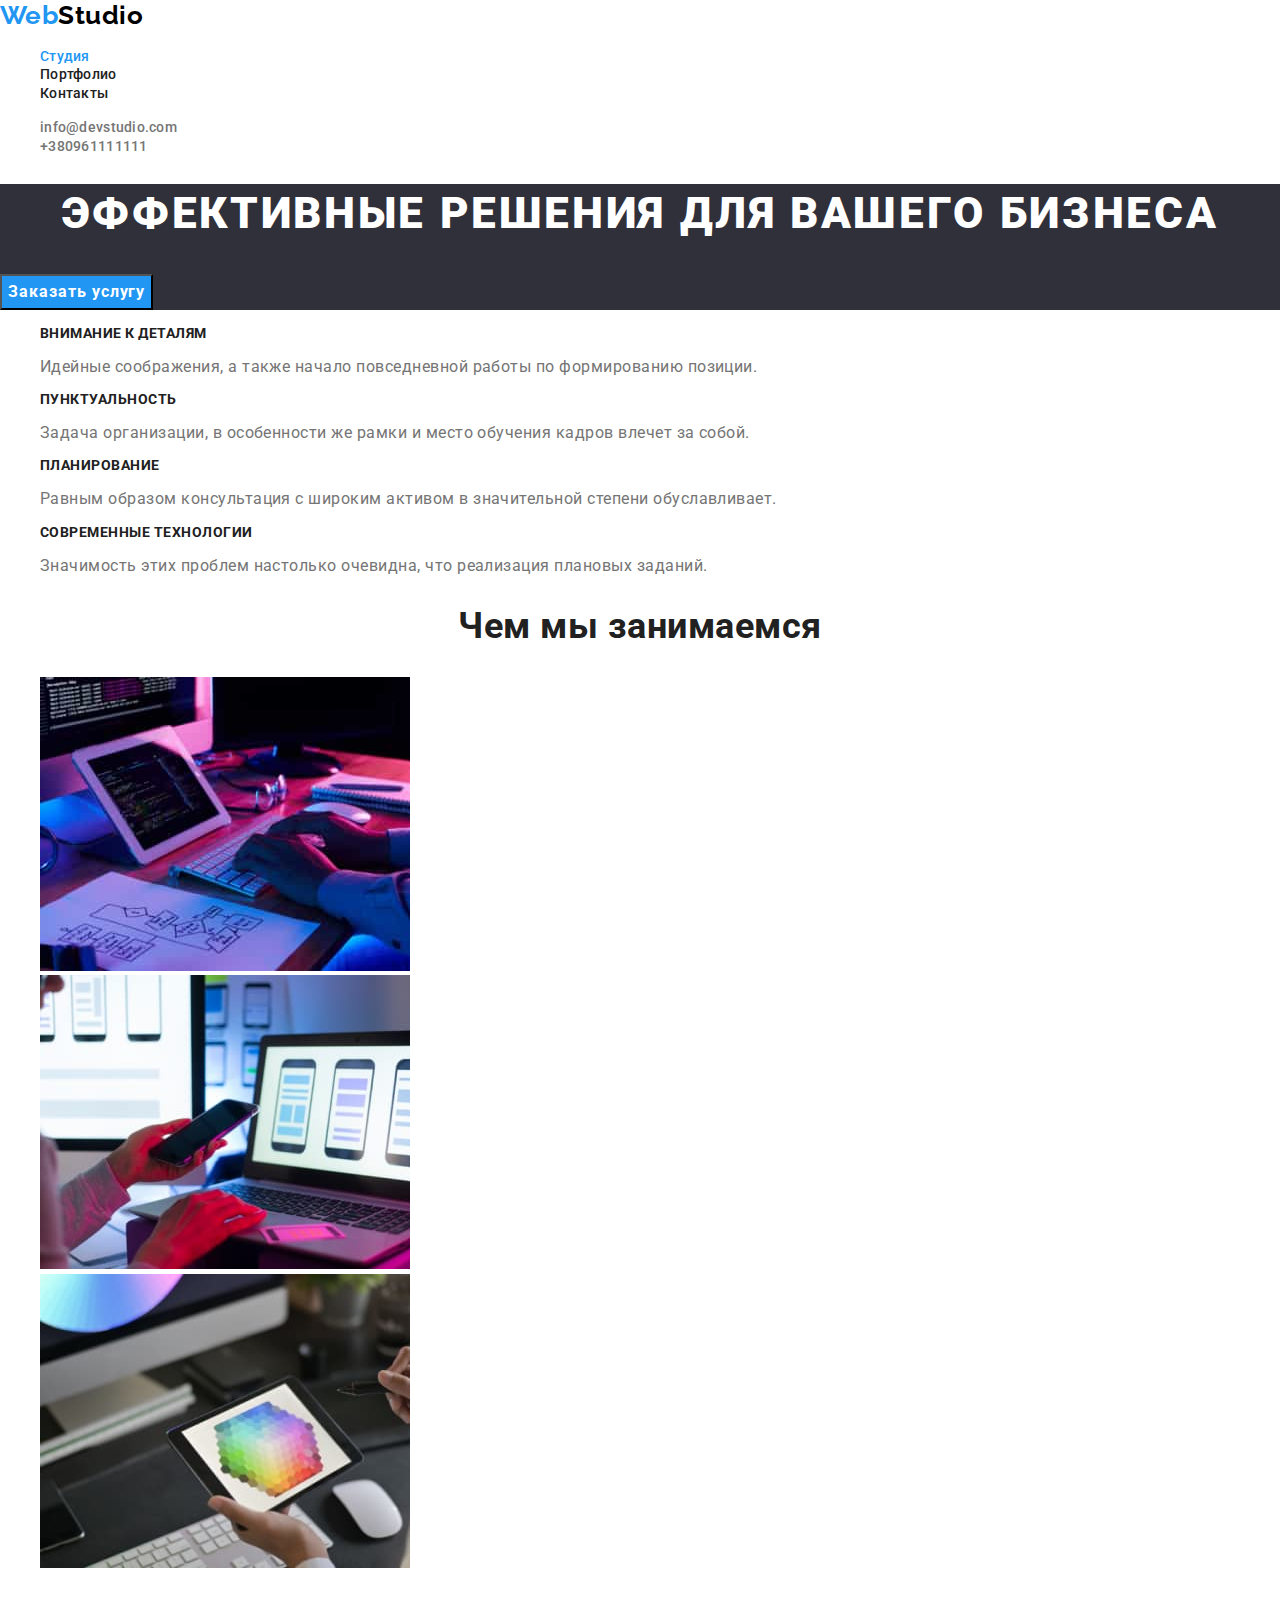
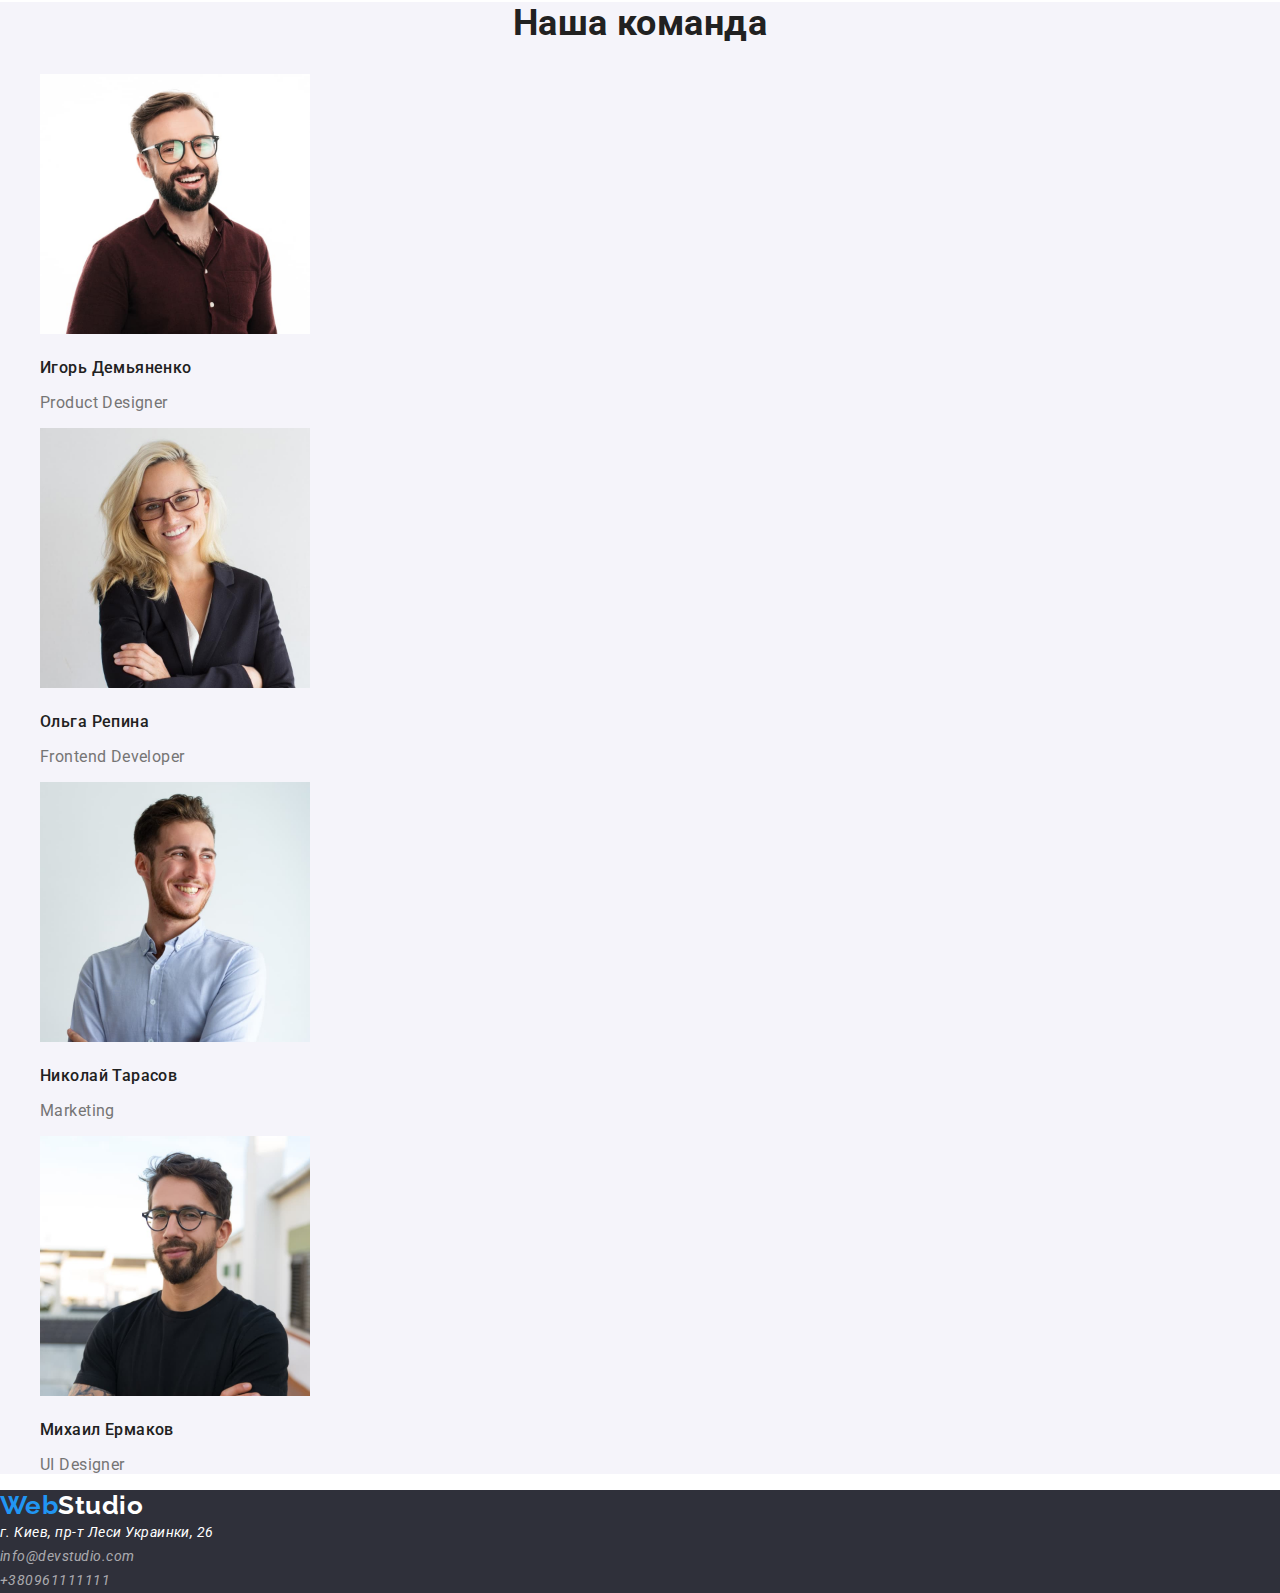
==== index.html @ 270583de "start" ====
<!DOCTYPE html>
<html lang="ru">
    <head>
        <meta charset="UTF-8">
        <meta http-equiv="X-UA-Compatible" content="IE=edge">
        <meta name="viewport" content="width=device-width, initial-scale=1.0">
        <title>WebStudio</title>
        <link rel="preconnect" href="https://fonts.googleapis.com">
        <link rel="preconnect" href="https://fonts.gstatic.com" crossorigin>
        <link href="https://fonts.googleapis.com/css2?family=Raleway:wght@700&family=Roboto:wght@400;500;700;900&display=swap"
              rel="stylesheet">
        <link rel="stylesheet" href="https://cdnjs.cloudflare.com/ajax/libs/modern-normalize/1.1.0/modern-normalize.min.css">      
        <link rel="stylesheet" href="./css/styles.css">
    </head>
        <!-- Page header -->
        <header>
            <nav>
                <!-- Лого -->
                <a class="logo" href="./index.html" lang="en">Web<span class="header-logo">Studio</span>
                </a>
                <ul class="site_nav">
                    <li><a href="./index.html" class="link current">Студия</a></li>
                    <li><a href="./portfolio.html" class="link">Портфолио</a></li>
                    <li><a href="" class="link">Контакты</a></li>
                </ul>
            </nav>
            <ul>
                <li><a class="link-contact" href="mailto:info@devstudio.com">info@devstudio.com</a></li>
                <li><a class="link-contact" href="tel:+380961111111">+380961111111</a></li>
            </ul>
        </header>
        <!-- main -->
        <main>
            <!-- hero -->
                <section class="hero">
                    <h1 class="hero_title">Эффективные решения для вашего бизнеса</h1>
                    <button class="button" type="button">Заказать услугу</button>
                </section>
            <!-- second section -->
            <section class="section">
                <!-- <h2 class="section_title">Скрытый заголовок</h2> -->
                <ul>
                    <li>
                        <h3 class="section_title">Внимание к деталям</h3>
                        <p>Идейные соображения, а также начало повседневной работы по формированию позиции.</p>
                        </li>
                    <li>
                        <h3 class="section_title">Пунктуальность</h3>
                        <p>Задача организации, в особенности же рамки и место обучения кадров влечет за собой.</p>
                    </li>
                    <li>
                        <h3 class="section_title">Планирование</h3>
                        <p>Равным образом консультация с широким активом в значительной степени обуславливает.</p>
                    </li>
                    <li>
                        <h3 class="section_title">Современные технологии</h3>
                        <p>Значимость этих проблем настолько очевидна, что реализация плановых заданий.</p>
                    </li>
                </ul>
            </section>
            <!-- Чем мы занимаемся -->
            <section class="section">
                <h2 class="section_title_class">Чем мы занимаемся</h2>
                <ul>
                    <li><img src="./images/box1.jpg" alt="Набор текста на планшете" width="370" height="294" /></li>
                    <li><img src="./images/box2.jpg" alt="Рзработка приложения на телефоне" width="370" height="294" /></li>
                    <li><img src="./images/box3.jpg" alt="Дизайн" width="370" height="294" /></li>
                </ul>
            </section>
            <!-- Наша команда -->
            <section class="section-team">
                <h2 class="section_title_class">Наша команда</h2>
                    <ul>
                        <li>
                            <img src="./images/Photo1.jpg" alt="Фото Игорь Демьяненко" width="270" />
                            <h3 class="our_teams_title" >Игорь Демьяненко</h3>
                            <p class="text">Product Designer</p>
                        </li>
                        <li>
                            <img src="./images/Photo2.jpg" alt="Фото Ольга Репина" width="270" />
                            <h3 class="our_teams_title" >Ольга Репина</h3>
                            <p class="text">Frontend Developer</p>
                        </li>
                        <li>
                            <img src="./images/Photo3.jpg" alt="Фото Николай Тарасов" width="270" />
                            <h3 class="our_teams_title" >Николай Тарасов</h3>
                            <p class="text">Marketing</p>
                        </li>
                        <li>
                            <img src="./images/Photo4.jpg" alt="Фото Михаил Ермаков" width="270" />
                            <h3 class="our_teams_title" >Михаил Ермаков</h3>
                            <p class="text">UI Designer</p>
                        </li>
                    </ul>
            </section>
        </main>
        <footer class="footer">
            <a class="logo" href="./index.html" lang="en">Web<span class="footer-logo">Studio</span>
            </a>
            <address class="footer-address">
                г. Киев, пр-т Леси Украинки, 26 <br />
                <a href="mailto:info@devstudio.com">info@devstudio.com</a><br />
                <a href="tel:+380961111111">+380961111111</a>
            </address>
        </footer>
</html>
---- css/styles.css ----
/* цвет основного текста #757575 */
/* цвет заголовков на темном фоне + logo  #FFFFFF */
/* цвет большинства заголовков #212121 */
/* ховер + Web + bgr кнопок  */

:root {
    --primary-text-color:#757575 ;
    --title: #212121;
    --accent-color:#2196F3;
    --contrast-color: #FFFFFF;
}
body {
    background-color: var(--contrast-color);
    color: var(--primary-text-color);
    font-family: 'Roboto', sans-serif;
    letter-spacing: 0.03em;
}
a{
    text-decoration: none;
}
ul{
    list-style: none;
}
/* Лолотип */
.logo {
    color: var(--accent-color);
    text-decoration: none;
    font-family: 'Raleway', sans-serif;
    font-weight: 700;
    font-size: 26px;
    line-height: 1.19;
}
.header-logo {
    color: #000000;
    text-decoration: none;
}
/* навигация */
.site_nav .link {
    font-family: 'Roboto';
    font-weight: 500;
    font-size: 14px;
    line-height: 1.14;
    letter-spacing: 0.02em;
    color: var(--title);
    text-decoration: none;
}
.site_nav .link.current {
    color: var(--accent-color);
}
.link-contact {
    font-weight: 500;
    font-size: 14px;
    line-height: 1.14;
    letter-spacing: 0.02em;
    color: var(--primary-text-color);
    text-decoration: none;
}
.site_nav .link:hover,
.site_nav .link:focus,
.link-contact:hover,
.link-contact:focus {
    color: var(--accent-color);
}

/* секции заголовки */
.section_title{
    color: var(--title);
    text-decoration: none;
    font-weight: 700;
    font-size: 14px;
    line-height: 1.14;
    text-transform: uppercase;
}
.section_title_class {
    color: var(--title);
    font-weight: 700;
    font-size: 36px;
    line-height: 1.17;
    text-align: center;
}

.section-team{
    font-size: 14px;
    line-height: 1.71;
    letter-spacing: 0.03em;
    background-color: #F5F4FA;
    color: var(--title);
}
.our_teams_title{
    color: var(--title);
    font-weight: 500;
    font-size: 16px;
    line-height: 1.19;
}
.section-team .text {
    font-size: 16px;
    line-height: 1.19;
    color: var(--primary-text-color);
}
/* Hero */
.hero{
    background-color: #2F303A;
}
.hero_title{
    font-weight: 900;
    font-size: 44px;
    line-height: 1.36;
    text-align: center;
    letter-spacing: 0.06em;
    text-transform: uppercase;
    background-color: #2F303A;
    color: #ffffff;
}

    /* button */
.button{
    color: var(--contrast-color);
    background-color: var(--accent-color);
    cursor: pointer;
    font-weight: 700;
    font-size: 16px;
    line-height: 1.88;
    align-items: center;
    text-align: center;
    letter-spacing: 0.06em;
    display: flex;
}    
/* footer */
.footer{
    background-color: #2F303A;
}
.footer-logo{
    color: var(--contrast-color);
}
.footer-address{
    color: var(--contrast-color);
    font-size: 14px;
    line-height: 1.71;
}
.footer-address > a{
    color: rgba(255, 255, 255, 0.6);
    text-decoration: none;
}
.footer-address>a:hover,
.footer-address>a:focus {
    color: var(--accent-color);
}
/* Portfolio */
.portfolio .portfolio-title {
    font-weight: 700;
    font-size: 18px;
    line-height: 2;
    letter-spacing: 0.06em;
    color: var(--title);
}
.portfolio > p{
    font-size: 16px;
    line-height: 1.88;
    color: var(--primary-text-color);
}
.portfolio-button{
    color: var(--title);
    cursor: pointer;
    font-weight: 500;
    font-size: 16px;
    line-height: 1.63;
    text-align: center;
}
.portfolio-button:hover,
.portfolio-button:focus {
    background-color: var(--accent-color);
}
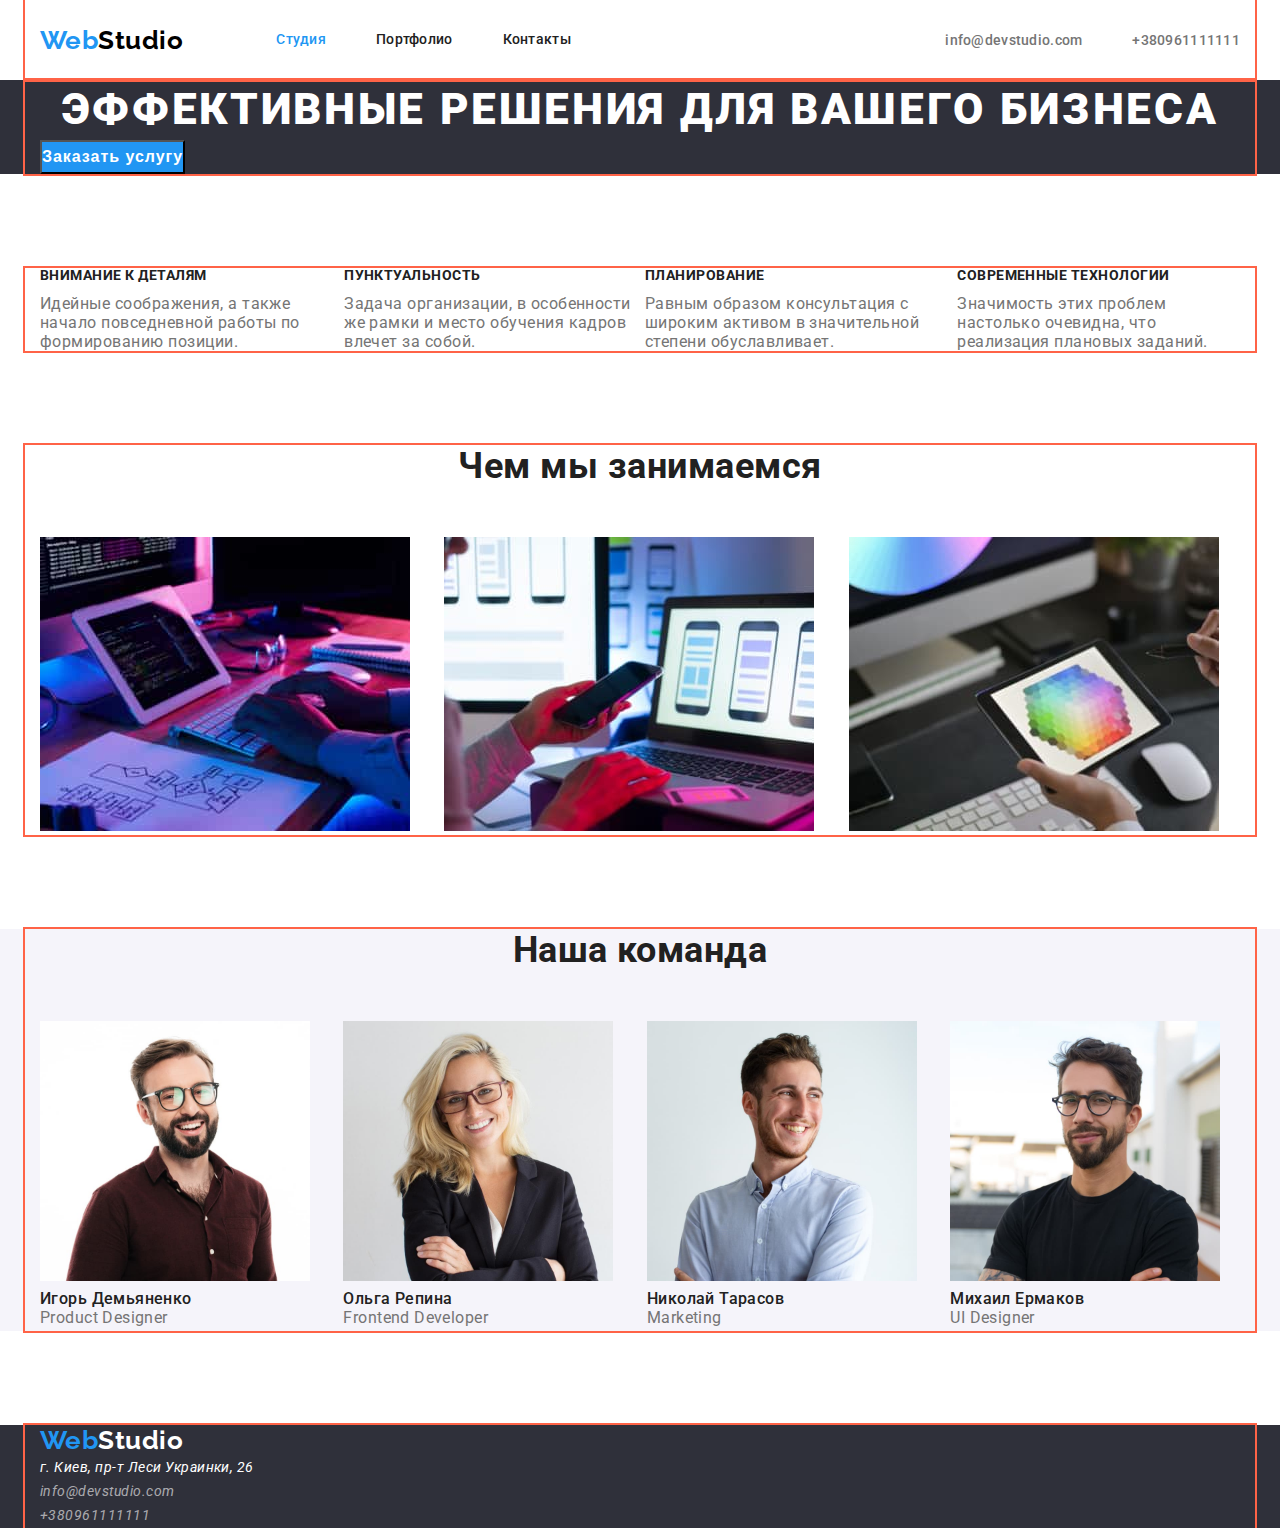
==== commit 258456cf: "геометрия элементов" ====
--- a/index.html
+++ b/index.html
@@ -9,98 +9,107 @@
         <link rel="preconnect" href="https://fonts.gstatic.com" crossorigin>
         <link href="https://fonts.googleapis.com/css2?family=Raleway:wght@700&family=Roboto:wght@400;500;700;900&display=swap"
               rel="stylesheet">
-        <link rel="stylesheet" href="https://cdnjs.cloudflare.com/ajax/libs/modern-normalize/1.1.0/modern-normalize.min.css">      
         <link rel="stylesheet" href="./css/styles.css">
     </head>
         <!-- Page header -->
         <header>
-            <nav>
+            <nav class="container main-nav">
                 <!-- Лого -->
                 <a class="logo" href="./index.html" lang="en">Web<span class="header-logo">Studio</span>
                 </a>
                 <ul class="site_nav">
-                    <li><a href="./index.html" class="link current">Студия</a></li>
-                    <li><a href="./portfolio.html" class="link">Портфолио</a></li>
-                    <li><a href="" class="link">Контакты</a></li>
+                    <li class="nav-item"><a href="./index.html" class="link current">Студия</a></li>
+                    <li class="nav-item"><a href="./portfolio.html" class="link">Портфолио</a></li>
+                    <li class="nav-item"><a href="" class="link">Контакты</a></li>
+                </ul>
+                <ul class="site_nav cont">
+                    <li class="nav-item"><a class="link-contact" href="mailto:info@devstudio.com">info@devstudio.com</a></li>
+                    <li class="nav-item"><a class="link-contact" href="tel:+380961111111">+380961111111</a></li>
                 </ul>
             </nav>
-            <ul>
-                <li><a class="link-contact" href="mailto:info@devstudio.com">info@devstudio.com</a></li>
-                <li><a class="link-contact" href="tel:+380961111111">+380961111111</a></li>
-            </ul>
         </header>
         <!-- main -->
         <main>
             <!-- hero -->
                 <section class="hero">
-                    <h1 class="hero_title">Эффективные решения для вашего бизнеса</h1>
-                    <button class="button" type="button">Заказать услугу</button>
+                    <div class="container">
+                        <h1 class="hero_title">Эффективные решения для вашего бизнеса</h1>
+                        <button class="button" type="button">Заказать услугу</button>
+                    </div>
                 </section>
             <!-- second section -->
             <section class="section">
-                <!-- <h2 class="section_title">Скрытый заголовок</h2> -->
-                <ul>
-                    <li>
-                        <h3 class="section_title">Внимание к деталям</h3>
-                        <p>Идейные соображения, а также начало повседневной работы по формированию позиции.</p>
+                <div class="container">
+                    <!-- <h2 class="section_title">Скрытый заголовок</h2> -->
+                    <ul class="feature-list">
+                        <li>
+                            <h3 class="section_title">Внимание к деталям</h3>
+                            <p>Идейные соображения, а также начало повседневной работы по формированию позиции.</p>
+                            </li>
+                        <li>
+                            <h3 class="section_title">Пунктуальность</h3>
+                            <p>Задача организации, в особенности же рамки и место обучения кадров влечет за собой.</p>
                         </li>
-                    <li>
-                        <h3 class="section_title">Пунктуальность</h3>
-                        <p>Задача организации, в особенности же рамки и место обучения кадров влечет за собой.</p>
-                    </li>
-                    <li>
-                        <h3 class="section_title">Планирование</h3>
-                        <p>Равным образом консультация с широким активом в значительной степени обуславливает.</p>
-                    </li>
-                    <li>
-                        <h3 class="section_title">Современные технологии</h3>
-                        <p>Значимость этих проблем настолько очевидна, что реализация плановых заданий.</p>
-                    </li>
-                </ul>
+                        <li>
+                            <h3 class="section_title">Планирование</h3>
+                            <p>Равным образом консультация с широким активом в значительной степени обуславливает.</p>
+                        </li>
+                        <li>
+                            <h3 class="section_title">Современные технологии</h3>
+                            <p>Значимость этих проблем настолько очевидна, что реализация плановых заданий.</p>
+                        </li>
+                    </ul>
+                </div>
             </section>
             <!-- Чем мы занимаемся -->
             <section class="section">
-                <h2 class="section_title_class">Чем мы занимаемся</h2>
-                <ul>
-                    <li><img src="./images/box1.jpg" alt="Набор текста на планшете" width="370" height="294" /></li>
-                    <li><img src="./images/box2.jpg" alt="Рзработка приложения на телефоне" width="370" height="294" /></li>
-                    <li><img src="./images/box3.jpg" alt="Дизайн" width="370" height="294" /></li>
-                </ul>
+                <div class="container">
+                    <h2 class="section_title_class">Чем мы занимаемся</h2>
+                    <ul>
+                        <li class="image"><img src="./images/box1.jpg" alt="Набор текста на планшете" width="370" height="294" /></li>
+                        <li class="image"><img src="./images/box2.jpg" alt="Рзработка приложения на телефоне" width="370" height="294" /></li>
+                        <li class="image"><img src="./images/box3.jpg" alt="Дизайн" width="370" height="294" /></li>
+                    </ul>
+                </div>
             </section>
             <!-- Наша команда -->
             <section class="section-team">
-                <h2 class="section_title_class">Наша команда</h2>
-                    <ul>
-                        <li>
-                            <img src="./images/Photo1.jpg" alt="Фото Игорь Демьяненко" width="270" />
-                            <h3 class="our_teams_title" >Игорь Демьяненко</h3>
-                            <p class="text">Product Designer</p>
-                        </li>
-                        <li>
-                            <img src="./images/Photo2.jpg" alt="Фото Ольга Репина" width="270" />
-                            <h3 class="our_teams_title" >Ольга Репина</h3>
-                            <p class="text">Frontend Developer</p>
-                        </li>
-                        <li>
-                            <img src="./images/Photo3.jpg" alt="Фото Николай Тарасов" width="270" />
-                            <h3 class="our_teams_title" >Николай Тарасов</h3>
-                            <p class="text">Marketing</p>
-                        </li>
-                        <li>
-                            <img src="./images/Photo4.jpg" alt="Фото Михаил Ермаков" width="270" />
-                            <h3 class="our_teams_title" >Михаил Ермаков</h3>
-                            <p class="text">UI Designer</p>
-                        </li>
-                    </ul>
+                <div class="container">
+                    <h2 class="section_title_class">Наша команда</h2>
+                        <ul class="team-bottom">
+                            <li class="image">
+                                <img src="./images/Photo1.jpg" alt="Фото Игорь Демьяненко" width="270" />
+                                <h3 class="our_teams_title" >Игорь Демьяненко</h3>
+                                <p class="text">Product Designer</p>
+                            </li>
+                            <li class="image">
+                                <img src="./images/Photo2.jpg" alt="Фото Ольга Репина" width="270" />
+                                <h3 class="our_teams_title" >Ольга Репина</h3>
+                                <p class="text">Frontend Developer</p>
+                            </li>
+                            <li class="image">
+                                <img src="./images/Photo3.jpg" alt="Фото Николай Тарасов" width="270" />
+                                <h3 class="our_teams_title" >Николай Тарасов</h3>
+                                <p class="text">Marketing</p>
+                            </li>
+                            <li class="image">
+                                <img src="./images/Photo4.jpg" alt="Фото Михаил Ермаков" width="270" />
+                                <h3 class="our_teams_title" >Михаил Ермаков</h3>
+                                <p class="text">UI Designer</p>
+                            </li>
+                        </ul>
+                </div>
             </section>
         </main>
         <footer class="footer">
-            <a class="logo" href="./index.html" lang="en">Web<span class="footer-logo">Studio</span>
-            </a>
-            <address class="footer-address">
-                г. Киев, пр-т Леси Украинки, 26 <br />
-                <a href="mailto:info@devstudio.com">info@devstudio.com</a><br />
-                <a href="tel:+380961111111">+380961111111</a>
-            </address>
+            <div class="container">    
+                <a class="logo" href="./index.html" lang="en">Web<span class="footer-logo">Studio</span>
+                </a>
+                <address class="footer-address">
+                    г. Киев, пр-т Леси Украинки, 26 <br />
+                    <a href="mailto:info@devstudio.com">info@devstudio.com</a><br />
+                    <a href="tel:+380961111111">+380961111111</a>
+                </address>
+            </div>
         </footer>
 </html>--- a/css/styles.css
+++ b/css/styles.css
@@ -21,6 +21,22 @@
 ul{
     list-style: none;
 }
+
+/* utilitis */
+*{
+    padding: 0px;
+    margin: 0px;
+}
+.container {
+    margin-left: auto;
+    margin-right: auto;
+    width: 1200px;
+    padding-left: 15px;
+    padding-right: 15px;
+    outline: 2px solid tomato;
+}
+
+
 /* Лолотип */
 .logo {
     color: var(--accent-color);
@@ -35,7 +51,26 @@
     text-decoration: none;
 }
 /* навигация */
+.main-nav{
+    display: flex;
+    align-items: center;
+}
+.site_nav{
+    display: flex;
+    margin-left: 93px;
+}
+.nav-item+ .nav-item{
+    margin-left: 50px;
+}
+.cont{
+    margin-left: auto;
+}
+
 .site_nav .link {
+    display: block;
+    padding-top: 32px;
+    padding-bottom: 32px;
+    
     font-family: 'Roboto';
     font-weight: 500;
     font-size: 14px;
@@ -48,6 +83,9 @@
     color: var(--accent-color);
 }
 .link-contact {
+    padding-top: 32px;
+    padding-bottom: 32px;
+
     font-weight: 500;
     font-size: 14px;
     line-height: 1.14;
@@ -63,7 +101,14 @@
 }
 
 /* секции заголовки */
+.section{
+    margin-top: 94px;
+}
 .section_title{
+    margin-bottom: 10px;
+
+    font-family: 'Roboto';
+    font-style: normal;
     color: var(--title);
     text-decoration: none;
     font-weight: 700;
@@ -72,6 +117,10 @@
     text-transform: uppercase;
 }
 .section_title_class {
+    margin-bottom: 50px;
+
+    font-family: 'Roboto';
+    font-style: normal;
     color: var(--title);
     font-weight: 700;
     font-size: 36px;
@@ -80,6 +129,8 @@
 }
 
 .section-team{
+    margin-top: 94px;
+
     font-size: 14px;
     line-height: 1.71;
     letter-spacing: 0.03em;
@@ -112,7 +163,7 @@
     color: #ffffff;
 }
 
-    /* button */
+/* button */
 .button{
     color: var(--contrast-color);
     background-color: var(--accent-color);
@@ -120,11 +171,24 @@
     font-weight: 700;
     font-size: 16px;
     line-height: 1.88;
-    align-items: center;
-    text-align: center;
     letter-spacing: 0.06em;
+}    
+/* feature-list */
+.feature-list{
     display: flex;
-}    
+    justify-content: center;
+}
+
+/* image */
+.image{
+    display: inline-block;
+}
+.image+ .image{
+    margin-left: 30px;
+}
+.team-bottom{
+    margin-bottom: 94px;
+}
 /* footer */
 .footer{
     background-color: #2F303A;
@@ -145,6 +209,12 @@
 .footer-address>a:focus {
     color: var(--accent-color);
 }
+
+
+
+
+
+
 /* Portfolio */
 .portfolio .portfolio-title {
     font-weight: 700;
@@ -200,3 +270,6 @@
 
 
 
+
+
+
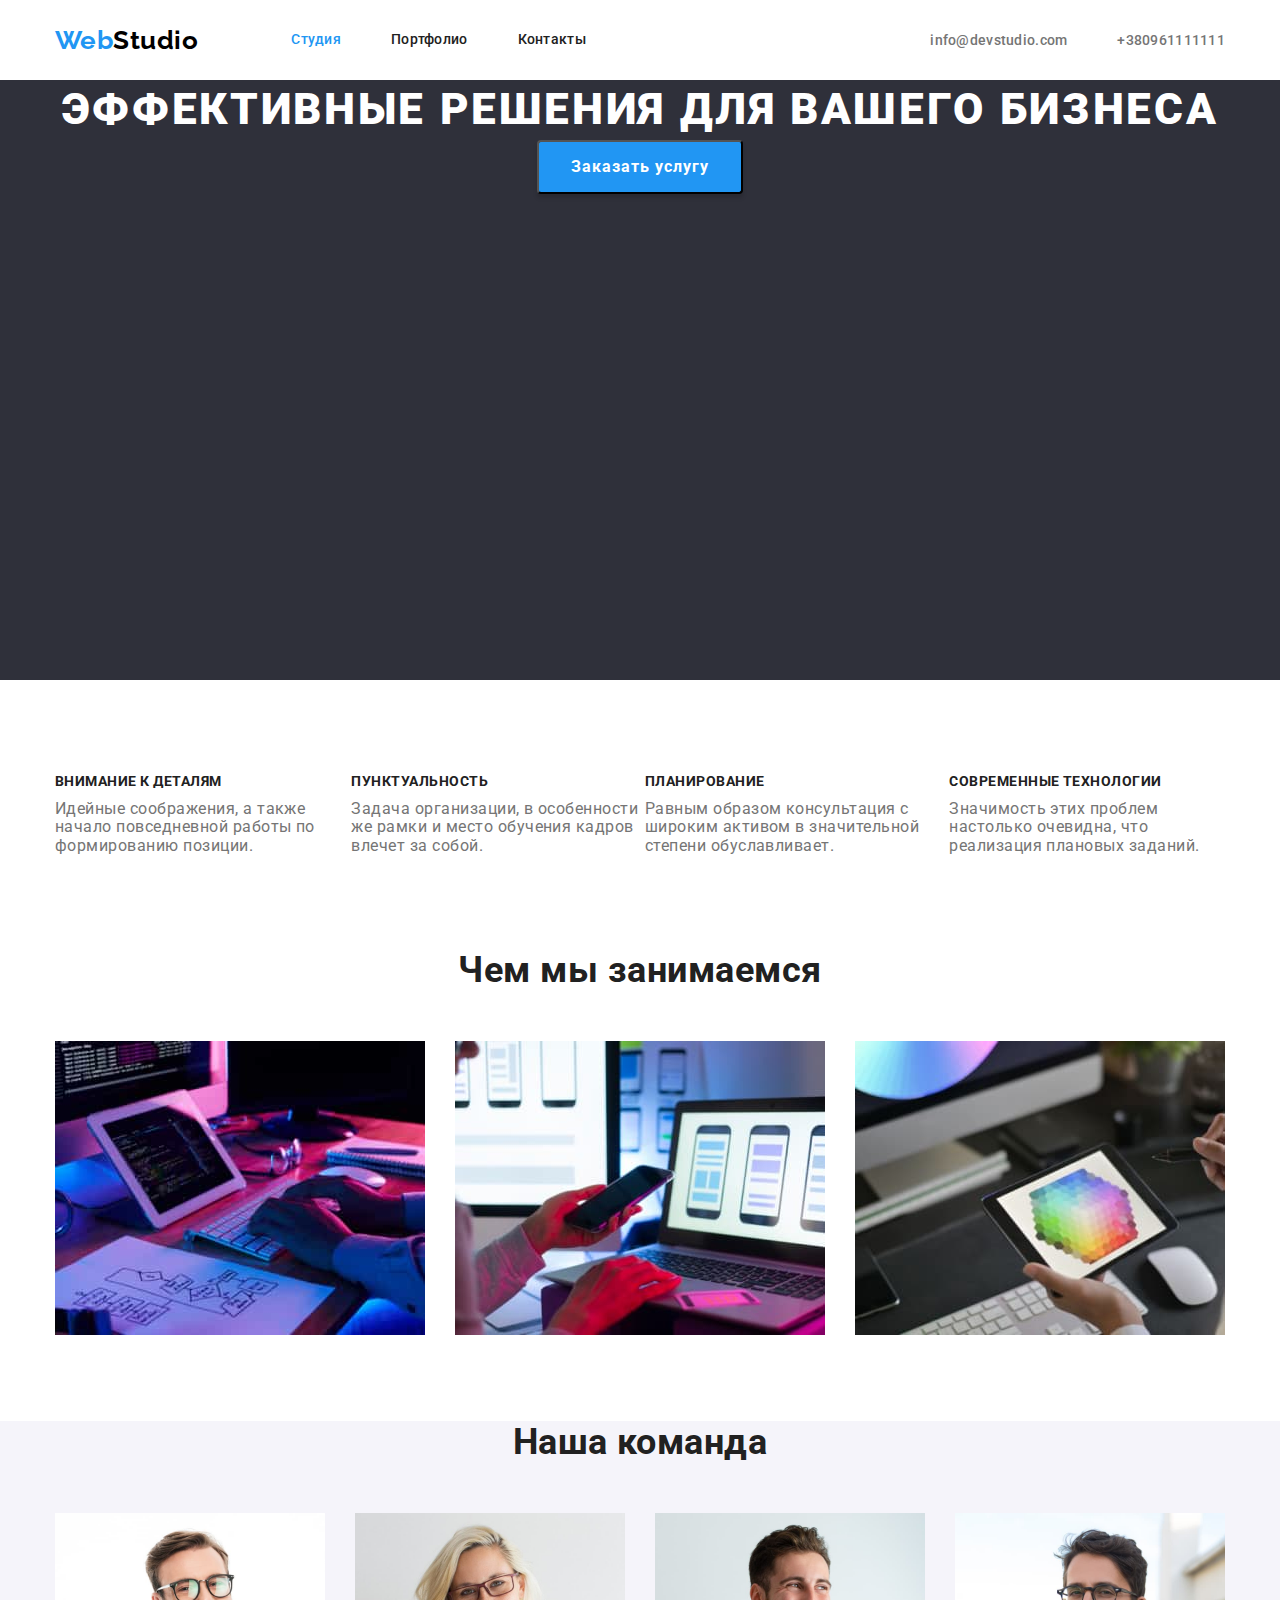
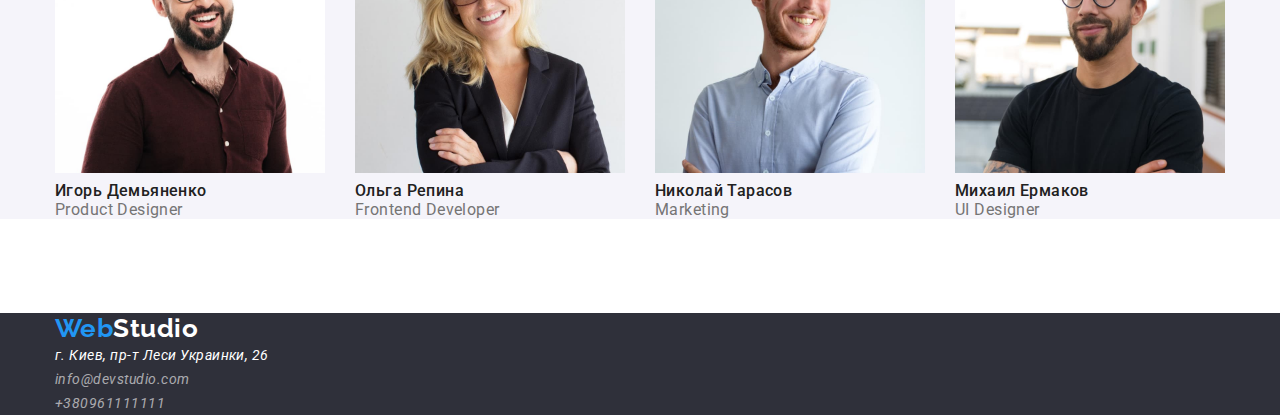
==== commit d6e28e24: "геометрия оформления 2" ====
--- a/index.html
+++ b/index.html
@@ -9,6 +9,7 @@
         <link rel="preconnect" href="https://fonts.gstatic.com" crossorigin>
         <link href="https://fonts.googleapis.com/css2?family=Raleway:wght@700&family=Roboto:wght@400;500;700;900&display=swap"
               rel="stylesheet">
+        <link rel="stylesheet" href="https://cdnjs.cloudflare.com/ajax/libs/modern-normalize/0.6.0/modern-normalize.min.css" />
         <link rel="stylesheet" href="./css/styles.css">
     </head>
         <!-- Page header -->
@@ -32,7 +33,7 @@
         <main>
             <!-- hero -->
                 <section class="hero">
-                    <div class="container">
+                    <div class="container-hero">
                         <h1 class="hero_title">Эффективные решения для вашего бизнеса</h1>
                         <button class="button" type="button">Заказать услугу</button>
                     </div>
@@ -65,7 +66,7 @@
             <section class="section">
                 <div class="container">
                     <h2 class="section_title_class">Чем мы занимаемся</h2>
-                    <ul>
+                    <ul class="images">
                         <li class="image"><img src="./images/box1.jpg" alt="Набор текста на планшете" width="370" height="294" /></li>
                         <li class="image"><img src="./images/box2.jpg" alt="Рзработка приложения на телефоне" width="370" height="294" /></li>
                         <li class="image"><img src="./images/box3.jpg" alt="Дизайн" width="370" height="294" /></li>
--- a/css/styles.css
+++ b/css/styles.css
@@ -33,7 +33,7 @@
     width: 1200px;
     padding-left: 15px;
     padding-right: 15px;
-    outline: 2px solid tomato;
+    /* outline: 2px solid tomato; */
 }
 
 
@@ -71,7 +71,6 @@
     padding-top: 32px;
     padding-bottom: 32px;
     
-    font-family: 'Roboto';
     font-weight: 500;
     font-size: 14px;
     line-height: 1.14;
@@ -107,7 +106,6 @@
 .section_title{
     margin-bottom: 10px;
 
-    font-family: 'Roboto';
     font-style: normal;
     color: var(--title);
     text-decoration: none;
@@ -119,7 +117,6 @@
 .section_title_class {
     margin-bottom: 50px;
 
-    font-family: 'Roboto';
     font-style: normal;
     color: var(--title);
     font-weight: 700;
@@ -129,8 +126,8 @@
 }
 
 .section-team{
-    margin-top: 94px;
-
+    margin-top: 81px;
+    margin-bottom: 94px;
     font-size: 14px;
     line-height: 1.71;
     letter-spacing: 0.03em;
@@ -151,8 +148,11 @@
 /* Hero */
 .hero{
     background-color: #2F303A;
-}
+    height: 600px;
+}
+
 .hero_title{
+    
     font-weight: 900;
     font-size: 44px;
     line-height: 1.36;
@@ -165,6 +165,14 @@
 
 /* button */
 .button{
+    display: inherit;
+    margin-left: auto;
+    margin-right: auto;
+    padding: 10px 32px;
+
+    box-shadow: 0px 4px 4px rgba(0, 0, 0, 0.15);
+    border-radius: 4px;
+
     color: var(--contrast-color);
     background-color: var(--accent-color);
     cursor: pointer;
@@ -172,6 +180,7 @@
     font-size: 16px;
     line-height: 1.88;
     letter-spacing: 0.06em;
+    
 }    
 /* feature-list */
 .feature-list{
@@ -180,6 +189,9 @@
 }
 
 /* image */
+.images{
+    display: flex;
+}
 .image{
     display: inline-block;
 }
@@ -187,8 +199,10 @@
     margin-left: 30px;
 }
 .team-bottom{
+    display: flex;
     margin-bottom: 94px;
 }
+
 /* footer */
 .footer{
     background-color: #2F303A;
@@ -228,6 +242,9 @@
     line-height: 1.88;
     color: var(--primary-text-color);
 }
+.portfolio-button+.portfolio-button{
+    margin-left: 8px;
+}
 .portfolio-button{
     color: var(--title);
     cursor: pointer;
@@ -241,35 +258,39 @@
     background-color: var(--accent-color);
 }
 
-
-
-
-
-
-
-
-
-
-
-
-
-
-
-
-
-
-
-
-
-
-
-
-
-
-
-
-
-
-
-
-
+.filter{
+    display: flex;
+    justify-content: center;
+}
+
+
+
+
+
+
+
+
+
+
+
+
+
+
+
+
+
+
+
+
+
+
+
+
+
+
+
+
+
+
+
+
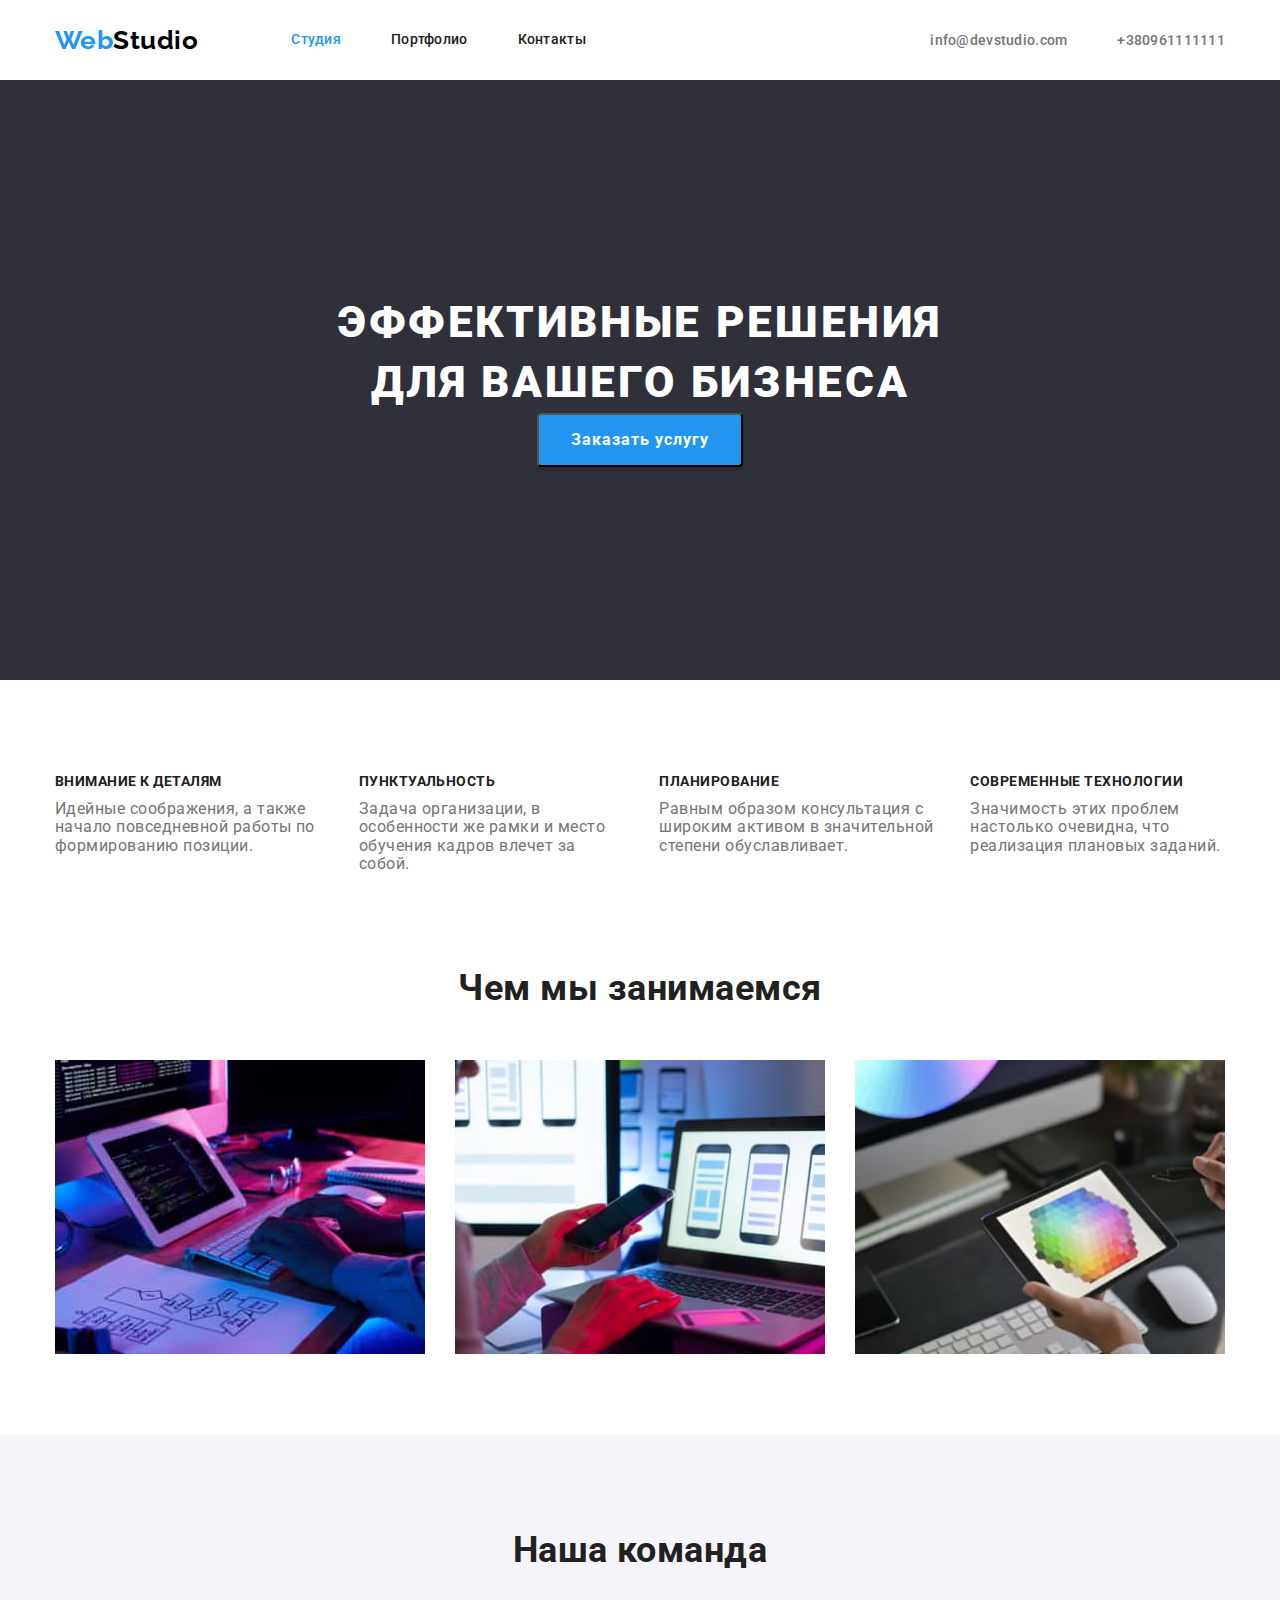
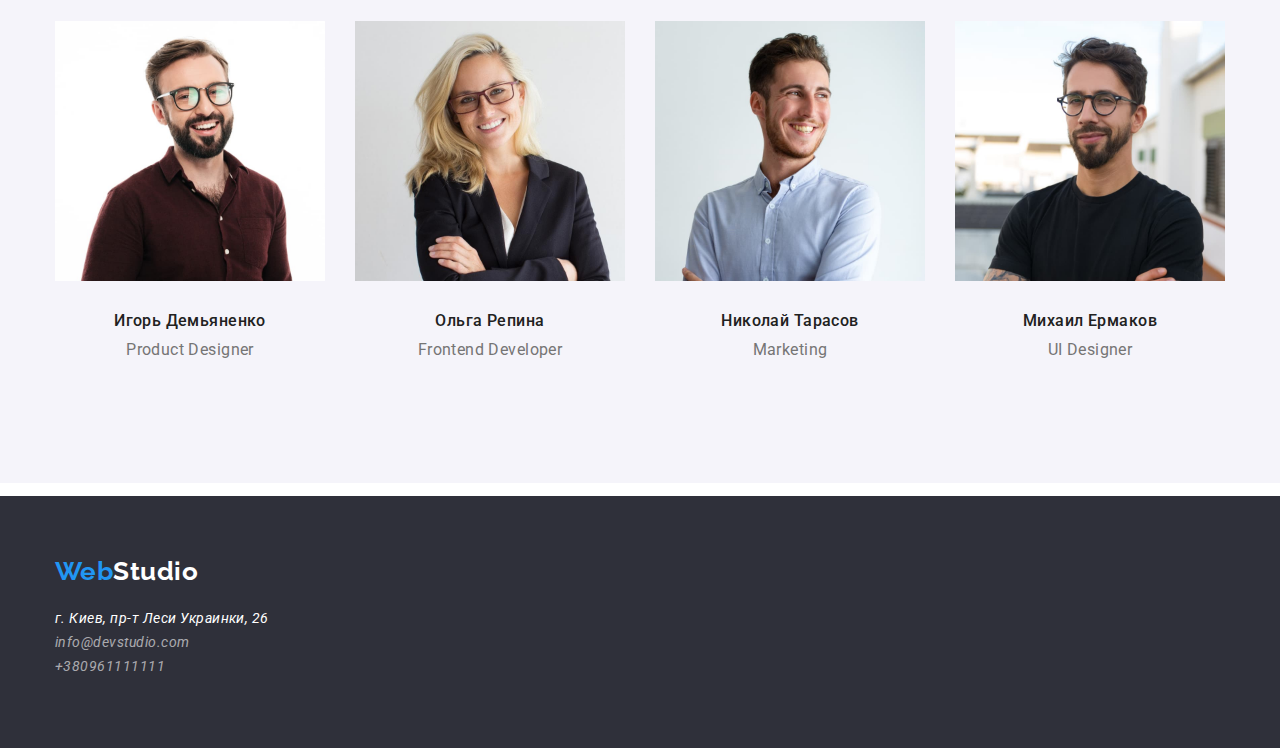
==== commit d449e45f: "finished" ====
--- a/index.html
+++ b/index.html
@@ -33,7 +33,7 @@
         <main>
             <!-- hero -->
                 <section class="hero">
-                    <div class="container-hero">
+                    <div class="container main">
                         <h1 class="hero_title">Эффективные решения для вашего бизнеса</h1>
                         <button class="button" type="button">Заказать услугу</button>
                     </div>
@@ -43,22 +43,22 @@
                 <div class="container">
                     <!-- <h2 class="section_title">Скрытый заголовок</h2> -->
                     <ul class="feature-list">
-                        <li>
+                        <li class="features">
                             <h3 class="section_title">Внимание к деталям</h3>
                             <p>Идейные соображения, а также начало повседневной работы по формированию позиции.</p>
                             </li>
-                        <li>
+                        <li class="features">
                             <h3 class="section_title">Пунктуальность</h3>
                             <p>Задача организации, в особенности же рамки и место обучения кадров влечет за собой.</p>
-                        </li>
-                        <li>
+                            </li>
+                        <li class="features">
                             <h3 class="section_title">Планирование</h3>
                             <p>Равным образом консультация с широким активом в значительной степени обуславливает.</p>
-                        </li>
-                        <li>
+                            </li>
+                        <li class="features">
                             <h3 class="section_title">Современные технологии</h3>
                             <p>Значимость этих проблем настолько очевидна, что реализация плановых заданий.</p>
-                        </li>
+                            </li>
                     </ul>
                 </div>
             </section>
@@ -67,34 +67,34 @@
                 <div class="container">
                     <h2 class="section_title_class">Чем мы занимаемся</h2>
                     <ul class="images">
-                        <li class="image"><img src="./images/box1.jpg" alt="Набор текста на планшете" width="370" height="294" /></li>
-                        <li class="image"><img src="./images/box2.jpg" alt="Рзработка приложения на телефоне" width="370" height="294" /></li>
-                        <li class="image"><img src="./images/box3.jpg" alt="Дизайн" width="370" height="294" /></li>
+                        <li class="image"><img class="no-gap" src="./images/box1.jpg" alt="Набор текста на планшете" width="370" height="294" /></li>
+                        <li class="image"><img class="no-gap" src="./images/box2.jpg" alt="Рзработка приложения на телефоне" width="370" height="294" /></li>
+                        <li class="image"><img class="no-gap" src="./images/box3.jpg" alt="Дизайн" width="370" height="294" /></li>
                     </ul>
                 </div>
             </section>
             <!-- Наша команда -->
             <section class="section-team">
                 <div class="container">
-                    <h2 class="section_title_class">Наша команда</h2>
+                    <h2 class="section_title_class our">Наша команда</h2>
                         <ul class="team-bottom">
                             <li class="image">
-                                <img src="./images/Photo1.jpg" alt="Фото Игорь Демьяненко" width="270" />
+                                <img class="no-gap" src="./images/Photo1.jpg" alt="Фото Игорь Демьяненко" width="270" />
                                 <h3 class="our_teams_title" >Игорь Демьяненко</h3>
                                 <p class="text">Product Designer</p>
                             </li>
                             <li class="image">
-                                <img src="./images/Photo2.jpg" alt="Фото Ольга Репина" width="270" />
+                                <img class="no-gap" src="./images/Photo2.jpg" alt="Фото Ольга Репина" width="270" />
                                 <h3 class="our_teams_title" >Ольга Репина</h3>
                                 <p class="text">Frontend Developer</p>
                             </li>
                             <li class="image">
-                                <img src="./images/Photo3.jpg" alt="Фото Николай Тарасов" width="270" />
+                                <img class="no-gap" src="./images/Photo3.jpg" alt="Фото Николай Тарасов" width="270" />
                                 <h3 class="our_teams_title" >Николай Тарасов</h3>
                                 <p class="text">Marketing</p>
                             </li>
                             <li class="image">
-                                <img src="./images/Photo4.jpg" alt="Фото Михаил Ермаков" width="270" />
+                                <img class="no-gap" src="./images/Photo4.jpg" alt="Фото Михаил Ермаков" width="270" />
                                 <h3 class="our_teams_title" >Михаил Ермаков</h3>
                                 <p class="text">UI Designer</p>
                             </li>
@@ -104,7 +104,7 @@
         </main>
         <footer class="footer">
             <div class="container">    
-                <a class="logo" href="./index.html" lang="en">Web<span class="footer-logo">Studio</span>
+                <a class="logo foot" href="./index.html" lang="en">Web<span class="footer-logo">Studio</span>
                 </a>
                 <address class="footer-address">
                     г. Киев, пр-т Леси Украинки, 26 <br />
--- a/css/styles.css
+++ b/css/styles.css
@@ -35,7 +35,9 @@
     padding-right: 15px;
     /* outline: 2px solid tomato; */
 }
-
+.our{
+    padding-top: 94px;
+}
 
 /* Лолотип */
 .logo {
@@ -114,6 +116,9 @@
     line-height: 1.14;
     text-transform: uppercase;
 }
+.features+ .features{
+    margin-left: 30px;
+}
 .section_title_class {
     margin-bottom: 50px;
 
@@ -127,7 +132,7 @@
 
 .section-team{
     margin-top: 81px;
-    margin-bottom: 94px;
+    margin-bottom: 13px;
     font-size: 14px;
     line-height: 1.71;
     letter-spacing: 0.03em;
@@ -135,23 +140,39 @@
     color: var(--title);
 }
 .our_teams_title{
+    margin-top: 30px;
+    margin-bottom: 10px;
+
     color: var(--title);
     font-weight: 500;
+
     font-size: 16px;
     line-height: 1.19;
 }
 .section-team .text {
+    padding-bottom: 30px;
+
     font-size: 16px;
     line-height: 1.19;
     color: var(--primary-text-color);
 }
+/* .status{
+    margin-bottom: 30px;
+} */
 /* Hero */
 .hero{
     background-color: #2F303A;
     height: 600px;
 }
-
+.main{
+    display: flex;
+    flex-direction: column;
+    justify-content: center;
+    align-items: center;
+    height: 100%;
+    }
 .hero_title{
+    width: 696px;
     
     font-weight: 900;
     font-size: 44px;
@@ -165,7 +186,7 @@
 
 /* button */
 .button{
-    display: inherit;
+    display: block;
     margin-left: auto;
     margin-right: auto;
     padding: 10px 32px;
@@ -192,33 +213,46 @@
 .images{
     display: flex;
 }
-.image{
-    display: inline-block;
+.no-gap{
+    display: block;
 }
 .image+ .image{
     margin-left: 30px;
 }
+.image{
+    text-align: center;
+}
 .team-bottom{
     display: flex;
-    margin-bottom: 94px;
+    padding-bottom: 94px;
 }
 
 /* footer */
 .footer{
+    height: 252px;
     background-color: #2F303A;
 }
 .footer-logo{
     color: var(--contrast-color);
 }
+.foot{
+    display: inline-block;
+    margin-top: 60px;
+    margin-bottom: 20px;
+}
 .footer-address{
     color: var(--contrast-color);
     font-size: 14px;
     line-height: 1.71;
 }
 .footer-address > a{
+    padding-top: 9px;
+    padding-bottom: 60px;
     color: rgba(255, 255, 255, 0.6);
     text-decoration: none;
 }
+
+
 .footer-address>a:hover,
 .footer-address>a:focus {
     color: var(--accent-color);
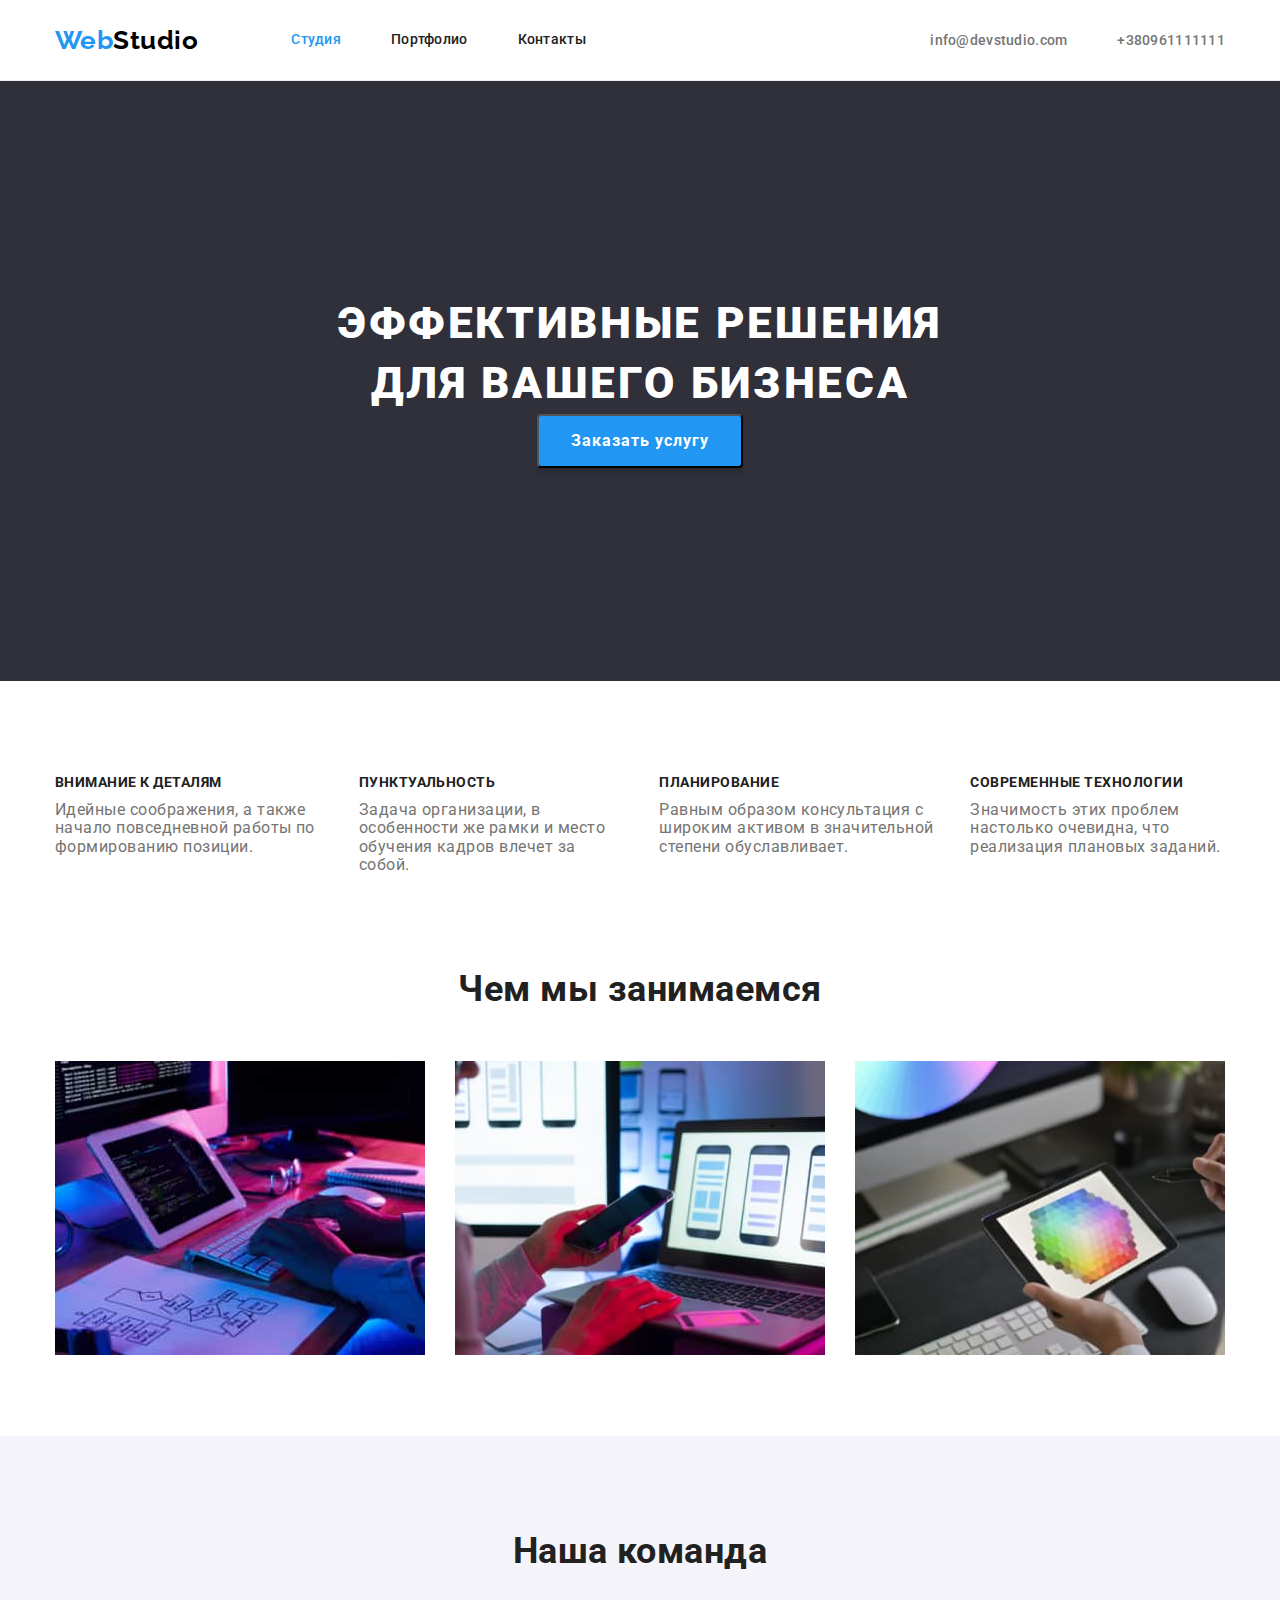
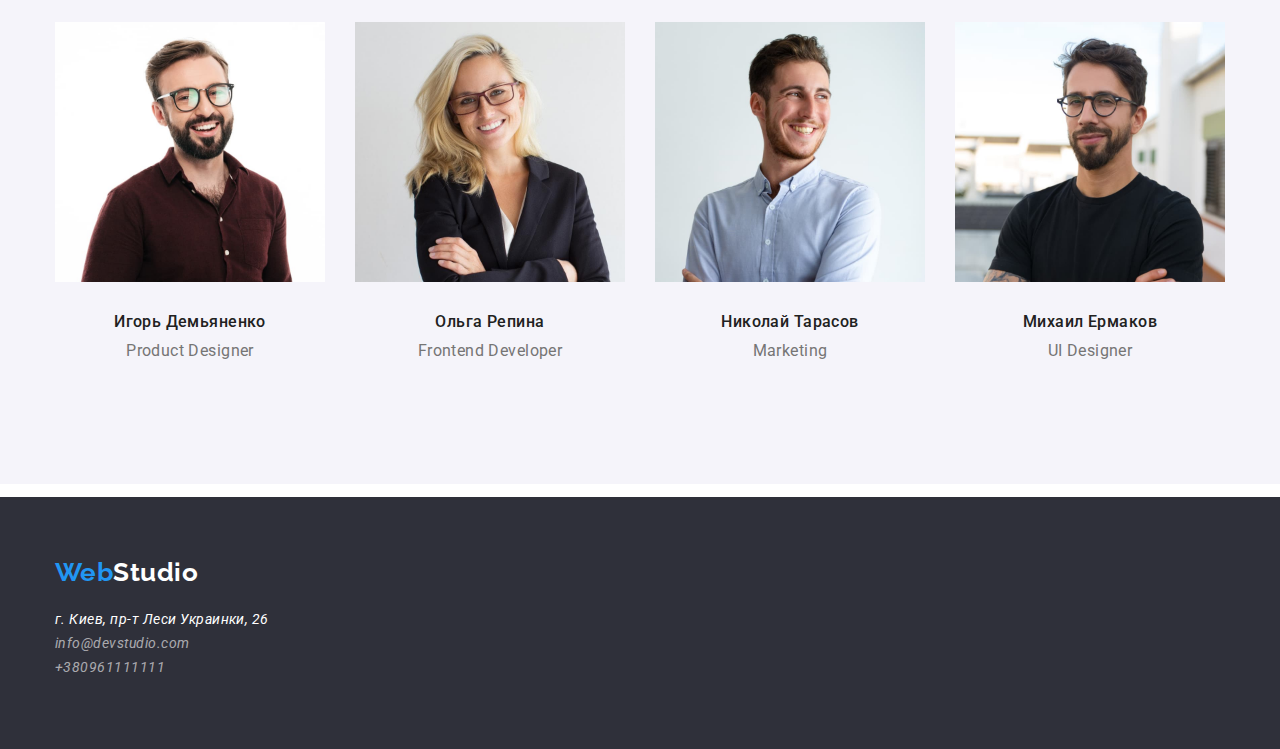
==== commit 43f11a72: "оформление секции портфолио" ====
--- a/index.html
+++ b/index.html
@@ -13,7 +13,7 @@
         <link rel="stylesheet" href="./css/styles.css">
     </head>
         <!-- Page header -->
-        <header>
+        <header class="page-header">
             <nav class="container main-nav">
                 <!-- Лого -->
                 <a class="logo" href="./index.html" lang="en">Web<span class="header-logo">Studio</span>
--- a/css/styles.css
+++ b/css/styles.css
@@ -53,6 +53,9 @@
     text-decoration: none;
 }
 /* навигация */
+.page-header{
+    border-bottom: 1px solid #ececec;
+}
 .main-nav{
     display: flex;
     align-items: center;
@@ -276,10 +279,15 @@
     line-height: 1.88;
     color: var(--primary-text-color);
 }
-.portfolio-button+.portfolio-button{
-    margin-left: 8px;
+
+.portfolio-section{
+    padding-top: 96px;
+    padding-bottom: 94px;
 }
 .portfolio-button{
+    padding: 6px 22px;
+    border-radius: 4px;
+    
     color: var(--title);
     cursor: pointer;
     font-weight: 500;
@@ -287,44 +295,63 @@
     line-height: 1.63;
     text-align: center;
 }
+.portfolio-button.curent,
 .portfolio-button:hover,
 .portfolio-button:focus {
     background-color: var(--accent-color);
 }
-
+.filter-item+ .filter-item{
+    margin-left: 8px;
+}
 .filter{
     display: flex;
     justify-content: center;
-}
-
-
-
-
-
-
-
-
-
-
-
-
-
-
-
-
-
-
-
-
-
-
-
-
-
-
-
-
-
-
-
-
+
+    margin-bottom: 50px;
+}
+.portfolio-main{
+    display: flex;
+    flex-wrap: wrap;
+    justify-content: space-between;
+}
+
+.card-item {
+    border: 1px solid #EEEEEE;
+    /* background-color: tomato; */
+    width: calc((100% - 2 * 30px) / 3);
+}
+
+.card-item:not(:nth-last-child(-n + 3)) {
+    margin-bottom: 30px;
+}
+
+
+
+
+
+
+
+
+
+
+
+
+
+
+
+
+
+
+
+
+
+
+
+
+
+
+
+
+
+
+
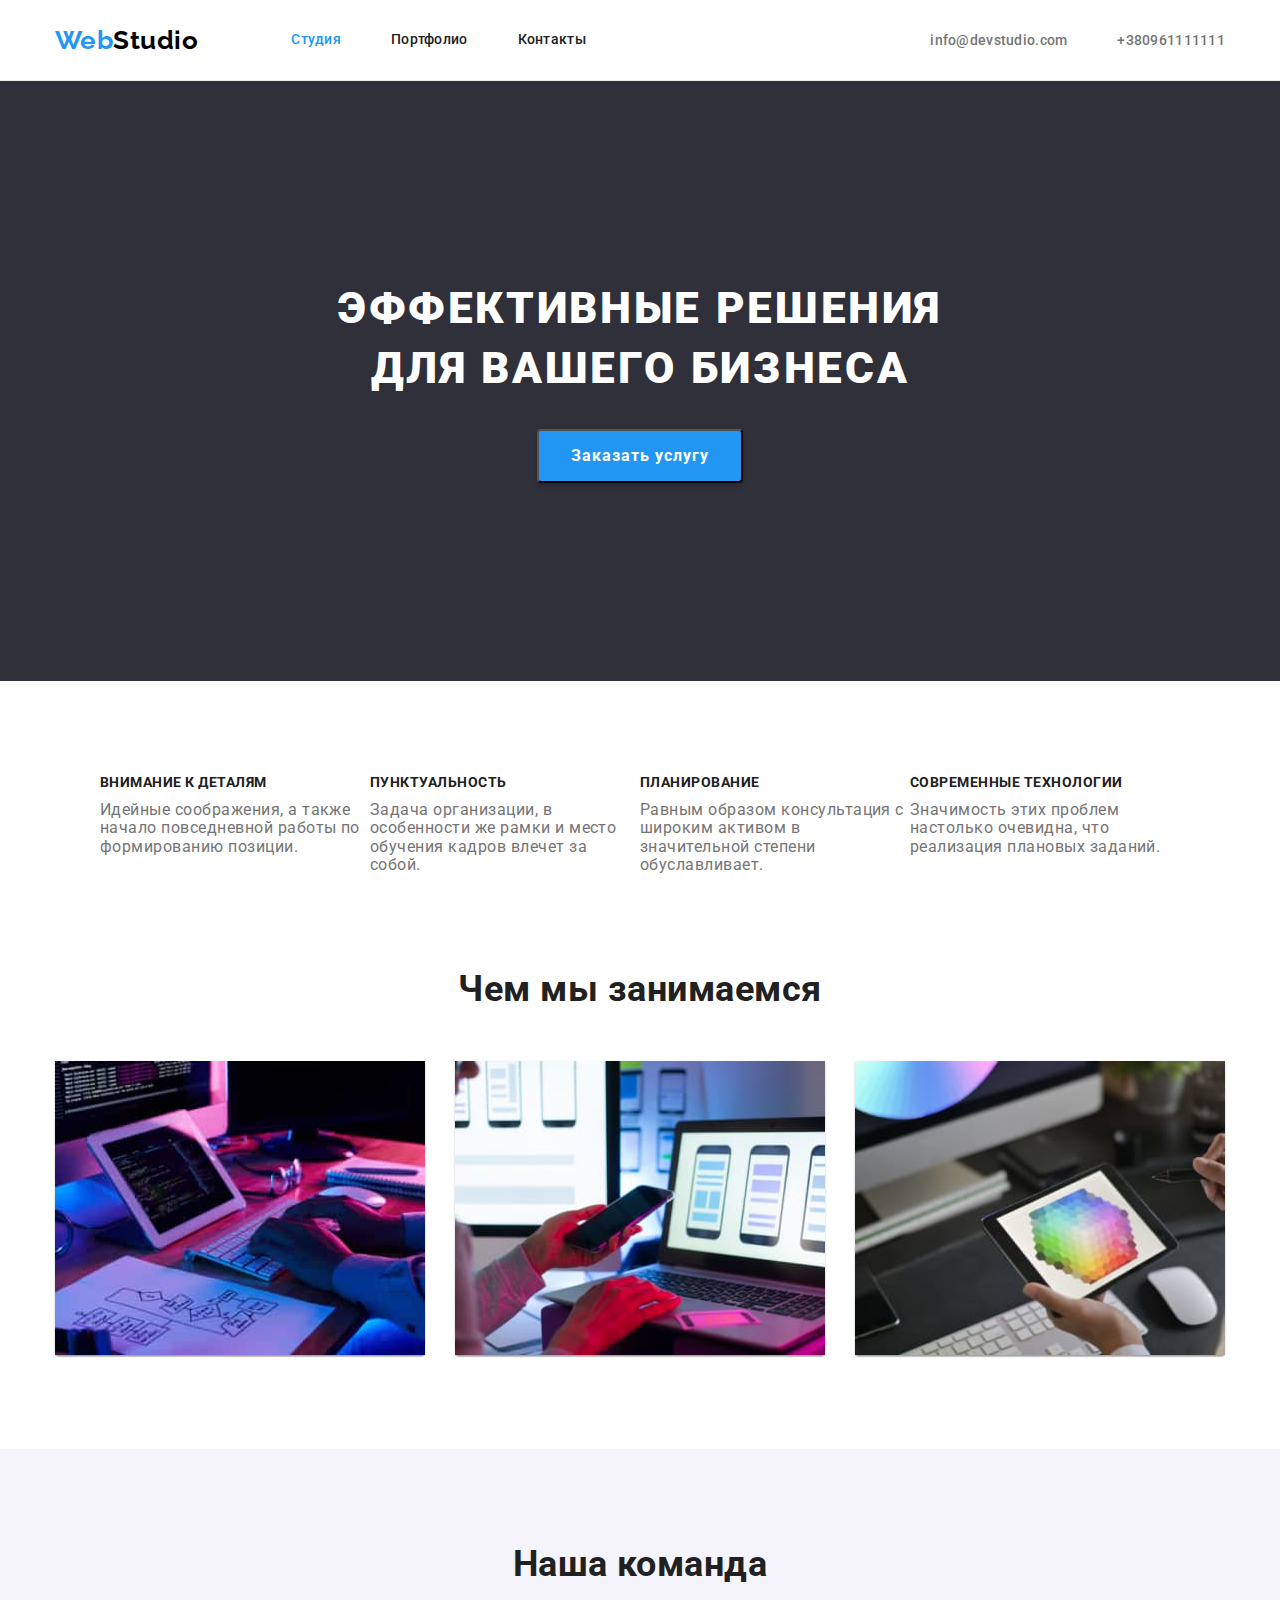
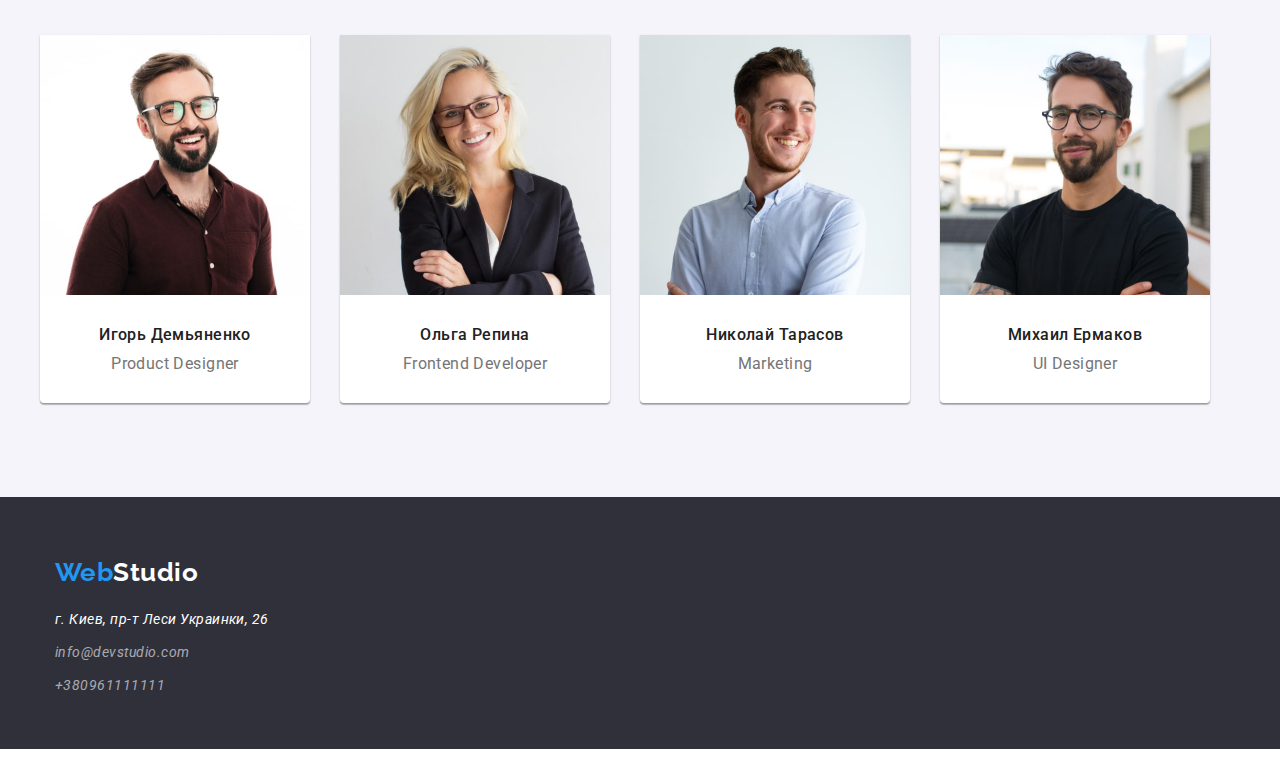
==== commit 43d334ec: "fixed" ====
--- a/index.html
+++ b/index.html
@@ -46,19 +46,19 @@
                         <li class="features">
                             <h3 class="section_title">Внимание к деталям</h3>
                             <p>Идейные соображения, а также начало повседневной работы по формированию позиции.</p>
-                            </li>
+                        </li>
                         <li class="features">
                             <h3 class="section_title">Пунктуальность</h3>
                             <p>Задача организации, в особенности же рамки и место обучения кадров влечет за собой.</p>
-                            </li>
+                        </li>
                         <li class="features">
                             <h3 class="section_title">Планирование</h3>
                             <p>Равным образом консультация с широким активом в значительной степени обуславливает.</p>
-                            </li>
+                        </li>
                         <li class="features">
                             <h3 class="section_title">Современные технологии</h3>
                             <p>Значимость этих проблем настолько очевидна, что реализация плановых заданий.</p>
-                            </li>
+                        </li>
                     </ul>
                 </div>
             </section>
@@ -75,36 +75,44 @@
             </section>
             <!-- Наша команда -->
             <section class="section-team">
-                <div class="container">
-                    <h2 class="section_title_class our">Наша команда</h2>
+                <div class="container our ">
+                    <h2 class="section_title_class">Наша команда</h2>
                         <ul class="team-bottom">
                             <li class="image">
                                 <img class="no-gap" src="./images/Photo1.jpg" alt="Фото Игорь Демьяненко" width="270" />
-                                <h3 class="our_teams_title" >Игорь Демьяненко</h3>
-                                <p class="text">Product Designer</p>
+                                <div class="team-text">
+                                    <h3 class="our_teams_title" >Игорь Демьяненко</h3>
+                                    <p class="text">Product Designer</p>
+                                </div>  
                             </li>
                             <li class="image">
                                 <img class="no-gap" src="./images/Photo2.jpg" alt="Фото Ольга Репина" width="270" />
-                                <h3 class="our_teams_title" >Ольга Репина</h3>
-                                <p class="text">Frontend Developer</p>
+                                <div class="team-text">
+                                    <h3 class="our_teams_title" >Ольга Репина</h3>
+                                    <p class="text">Frontend Developer</p>
+                                </div>
                             </li>
                             <li class="image">
                                 <img class="no-gap" src="./images/Photo3.jpg" alt="Фото Николай Тарасов" width="270" />
-                                <h3 class="our_teams_title" >Николай Тарасов</h3>
-                                <p class="text">Marketing</p>
+                                <div class="team-text">
+                                    <h3 class="our_teams_title" >Николай Тарасов</h3>
+                                    <p class="text">Marketing</p>
+                                </div>
                             </li>
                             <li class="image">
                                 <img class="no-gap" src="./images/Photo4.jpg" alt="Фото Михаил Ермаков" width="270" />
-                                <h3 class="our_teams_title" >Михаил Ермаков</h3>
-                                <p class="text">UI Designer</p>
+                                <div class="team-text">
+                                    <h3 class="our_teams_title" >Михаил Ермаков</h3>
+                                    <p class="text">UI Designer</p>
+                                </div>
                             </li>
                         </ul>
                 </div>
             </section>
         </main>
         <footer class="footer">
-            <div class="container">    
-                <a class="logo foot" href="./index.html" lang="en">Web<span class="footer-logo">Studio</span>
+            <div class="container foot">    
+                <a class="logo fo" href="./index.html" lang="en">Web<span class="footer-logo">Studio</span>
                 </a>
                 <address class="footer-address">
                     г. Киев, пр-т Леси Украинки, 26 <br />
--- a/css/styles.css
+++ b/css/styles.css
@@ -36,7 +36,7 @@
     /* outline: 2px solid tomato; */
 }
 .our{
-    padding-top: 94px;
+    padding: 94px 0;
 }
 
 /* Лолотип */
@@ -119,9 +119,13 @@
     line-height: 1.14;
     text-transform: uppercase;
 }
-.features+ .features{
+
+.features{
+    width: calc((100% - 3 * 30px) / 4);
+}
+/* .features+ .features{
     margin-left: 30px;
-}
+} */
 .section_title_class {
     margin-bottom: 50px;
 
@@ -134,16 +138,20 @@
 }
 
 .section-team{
-    margin-top: 81px;
-    margin-bottom: 13px;
+    margin-top: 94px;
+
     font-size: 14px;
     line-height: 1.71;
     letter-spacing: 0.03em;
     background-color: #F5F4FA;
     color: var(--title);
 }
+.team-text{
+    padding-top: 30px;
+    padding-bottom: 30px;
+}
 .our_teams_title{
-    margin-top: 30px;
+    
     margin-bottom: 10px;
 
     color: var(--title);
@@ -153,8 +161,7 @@
     line-height: 1.19;
 }
 .section-team .text {
-    padding-bottom: 30px;
-
+    
     font-size: 16px;
     line-height: 1.19;
     color: var(--primary-text-color);
@@ -176,6 +183,7 @@
     }
 .hero_title{
     width: 696px;
+    margin-bottom: 30px;
     
     font-weight: 900;
     font-size: 44px;
@@ -210,6 +218,7 @@
 .feature-list{
     display: flex;
     justify-content: center;
+    
 }
 
 /* image */
@@ -223,11 +232,16 @@
     margin-left: 30px;
 }
 .image{
+    background-color: var(--contrast-color);
     text-align: center;
+    box-shadow: 0px 1px 3px rgba(0, 0, 0, 0.12),
+                0px 1px 1px rgba(0, 0, 0, 0.14),
+                0px 2px 1px rgba(0, 0, 0, 0.2);
+    border-radius: 0px 0px 4px 4px;
 }
 .team-bottom{
     display: flex;
-    padding-bottom: 94px;
+    
 }
 
 /* footer */
@@ -239,8 +253,11 @@
     color: var(--contrast-color);
 }
 .foot{
+    padding-top: 60px;
+    padding-bottom: 60px;
+}
+.fo{
     display: inline-block;
-    margin-top: 60px;
     margin-bottom: 20px;
 }
 .footer-address{
@@ -249,8 +266,8 @@
     line-height: 1.71;
 }
 .footer-address > a{
-    padding-top: 9px;
-    padding-bottom: 60px;
+    display: inline-block;
+    margin-top: 9px;
     color: rgba(255, 255, 255, 0.6);
     text-decoration: none;
 }
@@ -267,6 +284,9 @@
 
 
 /* Portfolio */
+.portfolio{
+    display: block;
+}
 .portfolio .portfolio-title {
     font-weight: 700;
     font-size: 18px;
@@ -286,6 +306,7 @@
 }
 .portfolio-button{
     padding: 6px 22px;
+    border: none;
     border-radius: 4px;
     
     color: var(--title);
@@ -295,6 +316,12 @@
     line-height: 1.63;
     text-align: center;
 }
+.curent{
+    box-shadow: 0px 3px 1px rgba(0, 0, 0, 0.1), 
+                0px 1px 2px rgba(0, 0, 0, 0.08), 
+                0px 2px 2px rgba(0, 0, 0, 0.12);
+}
+
 .portfolio-button.curent,
 .portfolio-button:hover,
 .portfolio-button:focus {
@@ -324,34 +351,48 @@
 .card-item:not(:nth-last-child(-n + 3)) {
     margin-bottom: 30px;
 }
-
-
-
-
-
-
-
-
-
-
-
-
-
-
-
-
-
-
-
-
-
-
-
-
-
-
-
-
-
-
-
+.text-decoration{
+    padding: 20px 24px;
+}    
+.text-decoration>p { 
+
+    font-family: 'Roboto';
+    font-style: normal;
+    font-weight: 400;
+    font-size: 16px;
+    line-height: 1.88;
+    /* identical to box height, or 188% */
+
+    letter-spacing: 0.03em;
+
+    color: var(--primary-text-color)
+}
+
+
+
+
+
+
+
+
+
+
+
+
+
+
+
+
+
+
+
+
+
+
+
+
+
+
+
+
+
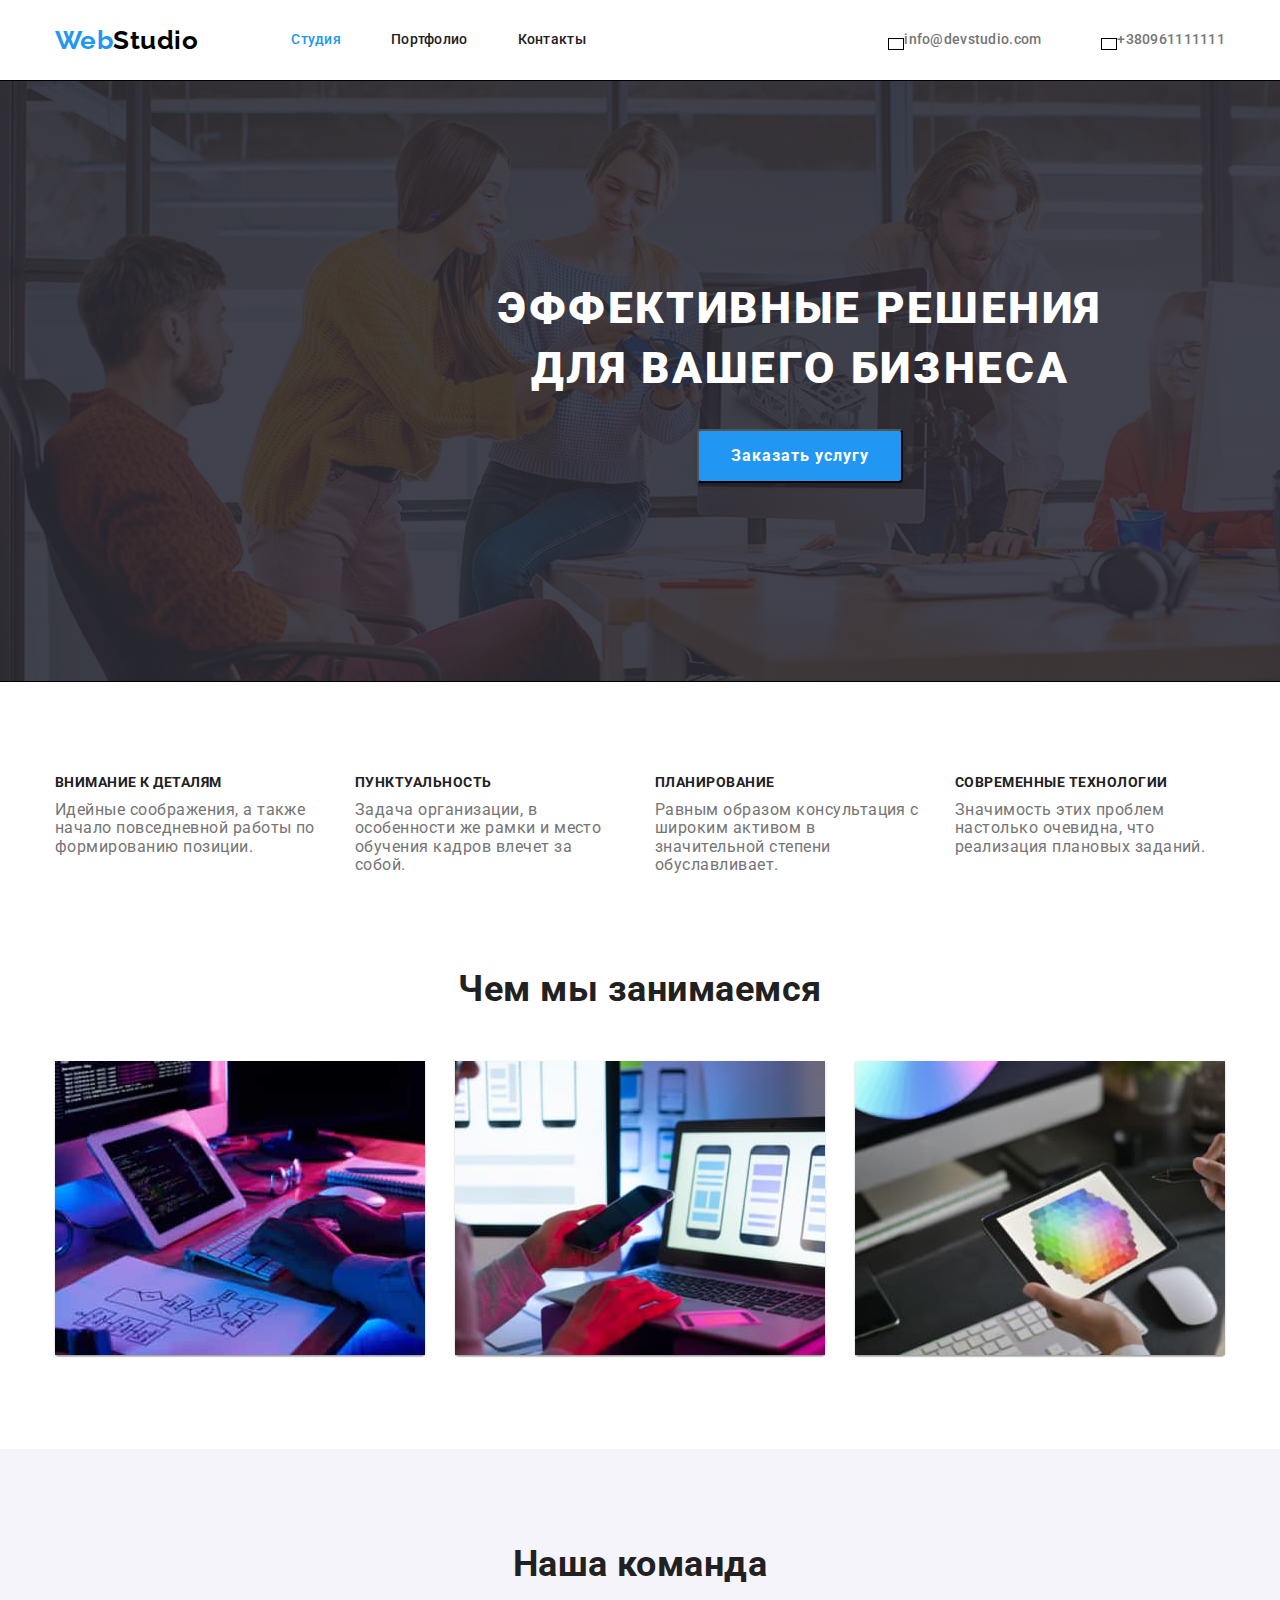
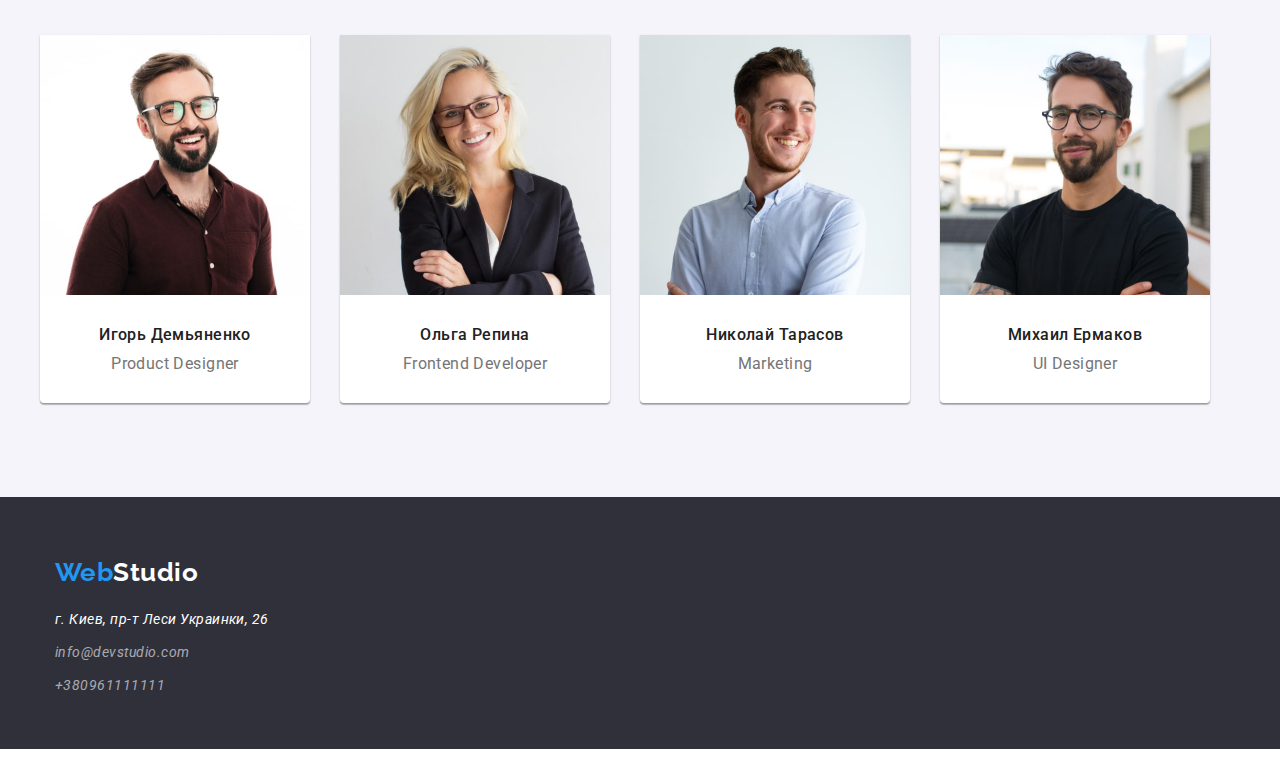
==== commit d83152bc: "add Hero" ====
--- a/index.html
+++ b/index.html
@@ -11,7 +11,9 @@
               rel="stylesheet">
         <link rel="stylesheet" href="https://cdnjs.cloudflare.com/ajax/libs/modern-normalize/0.6.0/modern-normalize.min.css" />
         <link rel="stylesheet" href="./css/styles.css">
-    </head>
+    </head>   
+    
+    <body>            
         <!-- Page header -->
         <header class="page-header">
             <nav class="container main-nav">
@@ -24,8 +26,8 @@
                     <li class="nav-item"><a href="" class="link">Контакты</a></li>
                 </ul>
                 <ul class="site_nav cont">
-                    <li class="nav-item"><a class="link-contact" href="mailto:info@devstudio.com">info@devstudio.com</a></li>
-                    <li class="nav-item"><a class="link-contact" href="tel:+380961111111">+380961111111</a></li>
+                    <li class="nav-item"><a class="link-contact contact-icon" href="mailto:info@devstudio.com">info@devstudio.com</a></li>
+                    <li class="nav-item"><a class="link-contact contact-icon" href="tel:+380961111111">+380961111111</a></li>
                 </ul>
             </nav>
         </header>
@@ -110,6 +112,7 @@
                 </div>
             </section>
         </main>
+        <!-- подвал -->
         <footer class="footer">
             <div class="container foot">    
                 <a class="logo fo" href="./index.html" lang="en">Web<span class="footer-logo">Studio</span>
@@ -121,4 +124,5 @@
                 </address>
             </div>
         </footer>
+    </body>
 </html>--- a/css/styles.css
+++ b/css/styles.css
@@ -15,6 +15,13 @@
     font-family: 'Roboto', sans-serif;
     letter-spacing: 0.03em;
 }
+/* body{
+background-image: url(/images/night\ sky.jpg);
+background-repeat: no-repeat;
+background-position: auto;
+background-size: cover;
+background-attachment: fixed;
+} */
 a{
     text-decoration: none;
 }
@@ -34,6 +41,7 @@
     padding-left: 15px;
     padding-right: 15px;
     /* outline: 2px solid tomato; */
+    
 }
 .our{
     padding: 94px 0;
@@ -97,6 +105,16 @@
     color: var(--primary-text-color);
     text-decoration: none;
 }
+.contact-icon::before{
+    display:inline-flex;
+    align-items: center;
+    
+    content: "";
+    width: 16px;
+    height: 12px;
+    margin-left: 10px;
+    border: 1px solid black;
+}
 .site_nav .link:hover,
 .site_nav .link:focus,
 .link-contact:hover,
@@ -171,8 +189,22 @@
 } */
 /* Hero */
 .hero{
-    background-color: #2F303A;
+    width: 1600px;
     height: 600px;
+
+    background-color: #C4C4C4;          
+    outline: 1px solid black;
+    background-image: linear-gradient(
+        rgba(47, 48, 58, 0.8),
+        rgba(47, 48, 58, 0.8)),
+        url(/images/hero\ \(1\).jpg);
+                
+    
+    background-repeat: no-repeat;
+    margin-left: auto;
+    margin-right: auto;
+    
+    
 }
 .main{
     display: flex;
@@ -191,7 +223,7 @@
     text-align: center;
     letter-spacing: 0.06em;
     text-transform: uppercase;
-    background-color: #2F303A;
+    /* background-color: #2F303A; */
     color: #ffffff;
 }
 
@@ -217,7 +249,7 @@
 /* feature-list */
 .feature-list{
     display: flex;
-    justify-content: center;
+    justify-content: space-between;
     
 }
 
@@ -299,7 +331,9 @@
     line-height: 1.88;
     color: var(--primary-text-color);
 }
-
+.portfolio  img{
+    display: block;
+}
 .portfolio-section{
     padding-top: 96px;
     padding-bottom: 94px;
@@ -343,7 +377,7 @@
 }
 
 .card-item {
-    border: 1px solid #EEEEEE;
+    
     /* background-color: tomato; */
     width: calc((100% - 2 * 30px) / 3);
 }
@@ -353,6 +387,7 @@
 }
 .text-decoration{
     padding: 20px 24px;
+    border: 1px solid #EEEEEE;
 }    
 .text-decoration>p { 
 
@@ -369,30 +404,42 @@
 }
 
 
-
-
-
-
-
-
-
-
-
-
-
-
-
-
-
-
-
-
-
-
-
-
-
-
-
-
-
+.box::before {
+    margin: 100%;
+    content: 'Это текст в ::before';
+    font-size: 40px;
+    color: orange;
+}
+
+.box::after {
+    margin: 100%;
+    content: 'Это текст в ::after';
+    font-size: 30px;
+    color: teal;
+}
+
+
+
+
+
+
+
+
+
+
+
+
+
+
+
+
+
+
+
+
+
+
+
+
+
+
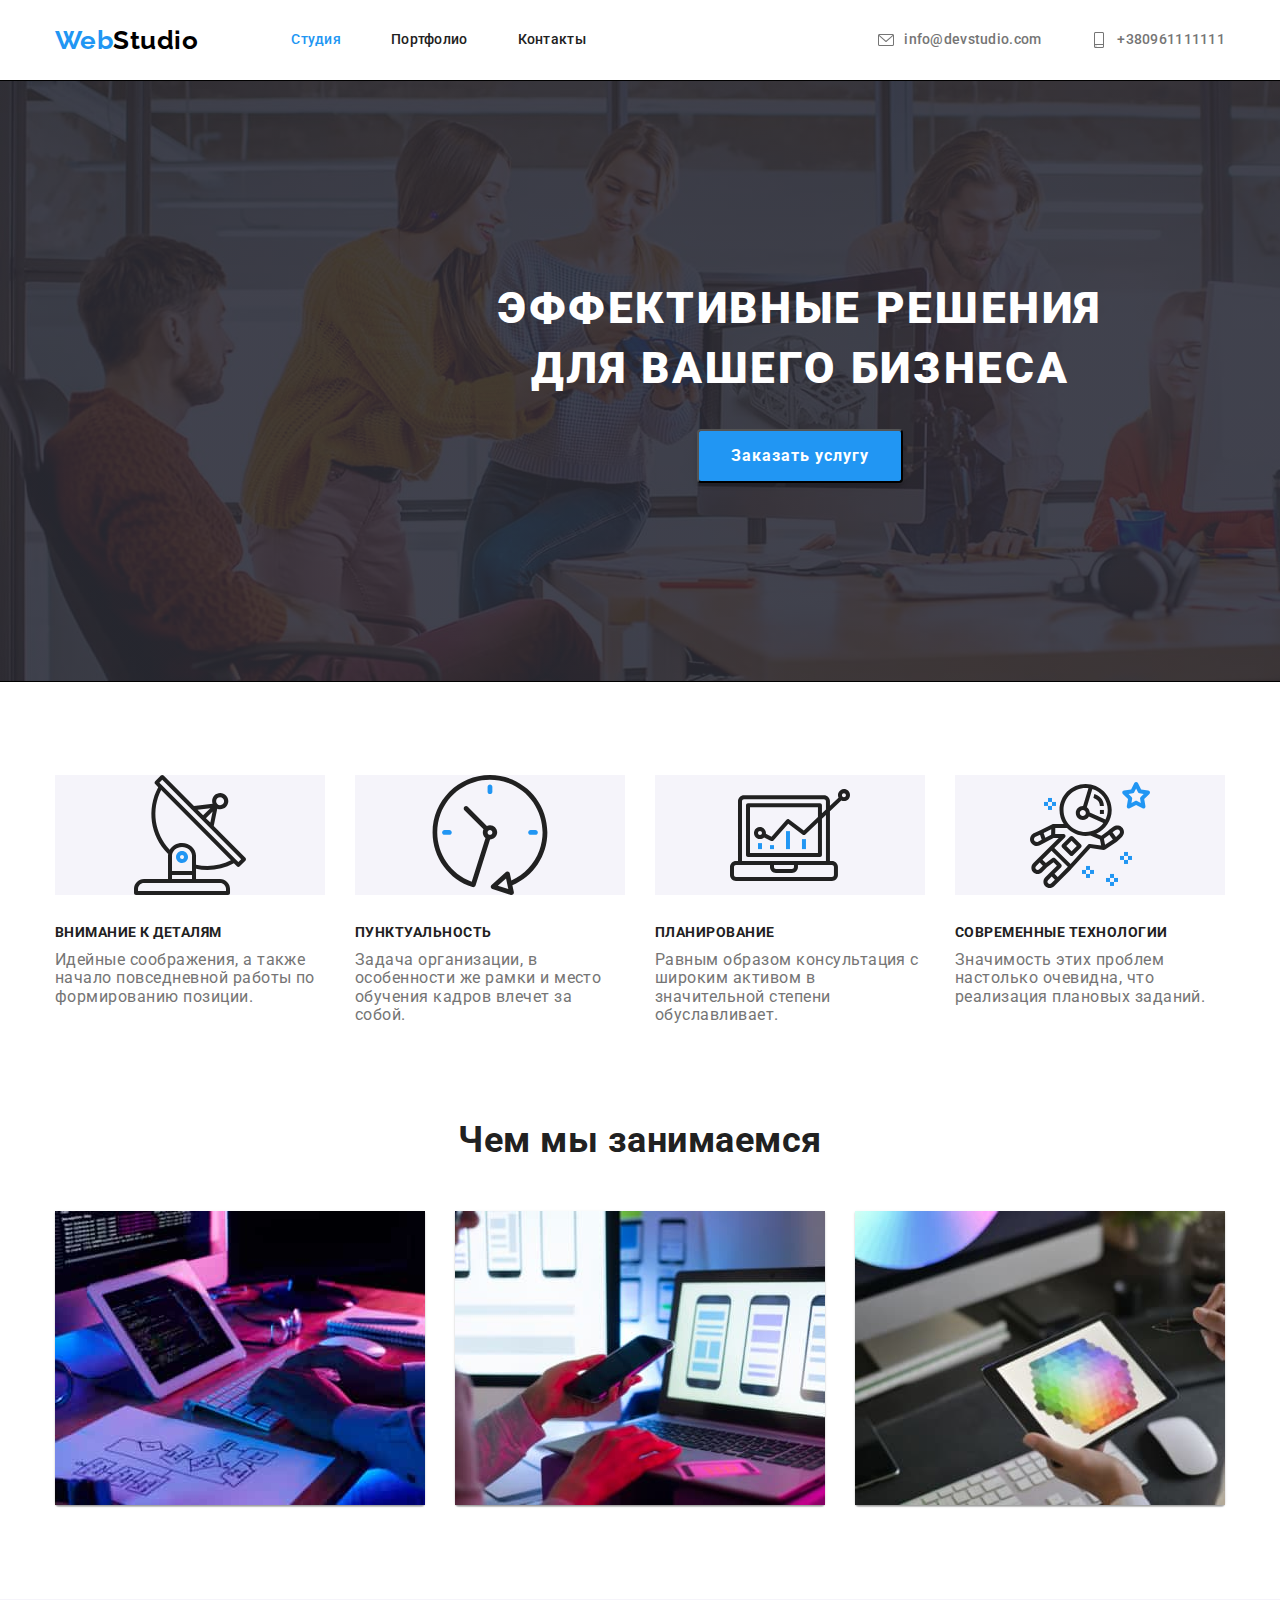
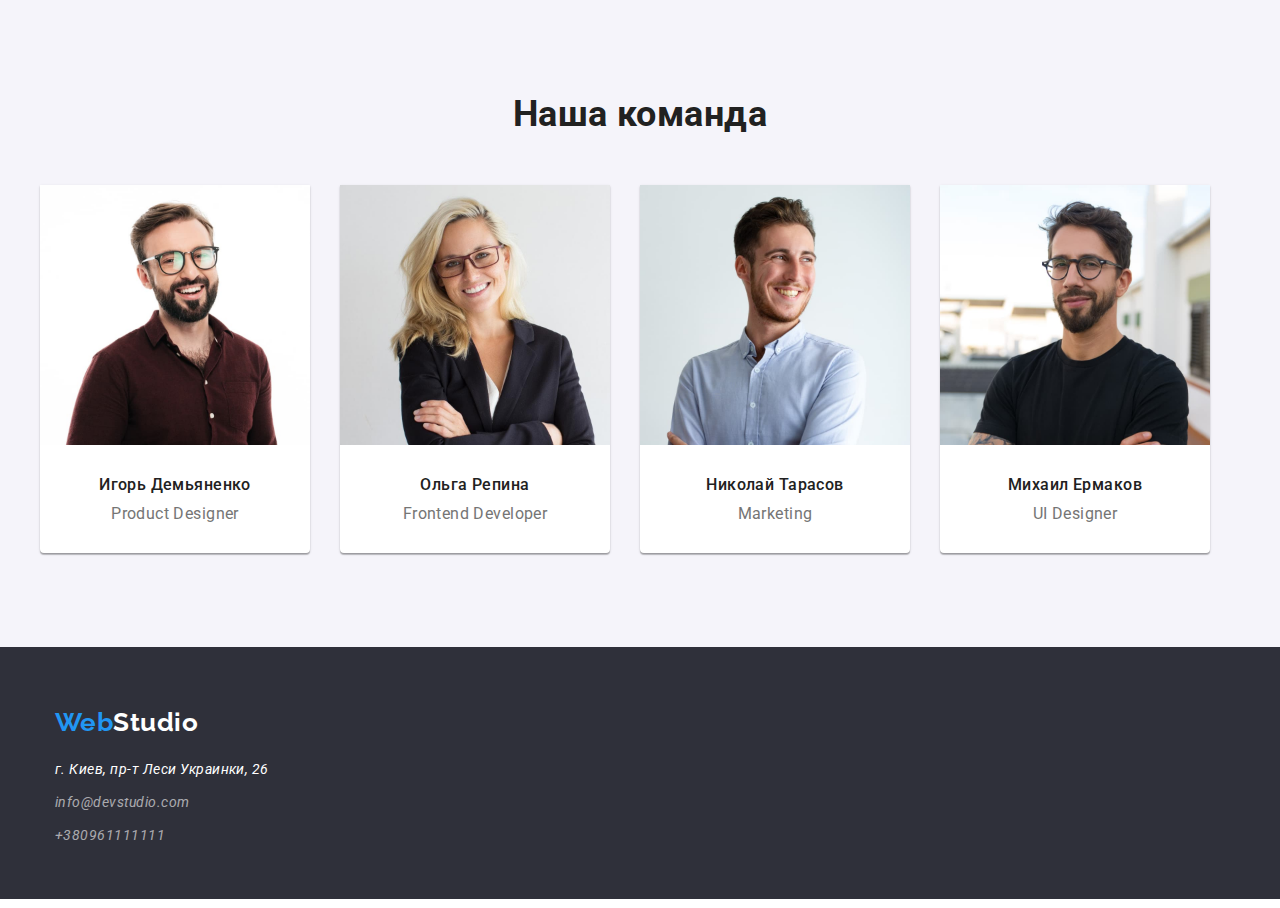
==== commit eddf9aae: "before" ====
--- a/index.html
+++ b/index.html
@@ -26,8 +26,8 @@
                     <li class="nav-item"><a href="" class="link">Контакты</a></li>
                 </ul>
                 <ul class="site_nav cont">
-                    <li class="nav-item"><a class="link-contact contact-icon" href="mailto:info@devstudio.com">info@devstudio.com</a></li>
-                    <li class="nav-item"><a class="link-contact contact-icon" href="tel:+380961111111">+380961111111</a></li>
+                    <li class="nav-item"><a class="link-contact icon-mail" href="mailto:info@devstudio.com">info@devstudio.com</a></li>
+                    <li class="nav-item"><a class="link-contact icon-tel" href="tel:+380961111111">+380961111111</a></li>
                 </ul>
             </nav>
         </header>
@@ -92,6 +92,28 @@
                                 <div class="team-text">
                                     <h3 class="our_teams_title" >Ольга Репина</h3>
                                     <p class="text">Frontend Developer</p>
+                                    <ul>
+                                        <li>
+                                            <a href="">
+                                                
+                                            </a>                                
+                                        </li>
+                                        <li>
+                                            <a href="">
+                                        
+                                            </a>
+                                        </li>
+                                        <li>
+                                            <a href="">
+                                        
+                                            </a>
+                                        </li>
+                                        <li>
+                                            <a href="">
+                                        
+                                            </a>
+                                        </li>
+                                    </ul>
                                 </div>
                             </li>
                             <li class="image">
--- a/css/styles.css
+++ b/css/styles.css
@@ -91,10 +91,15 @@
     color: var(--title);
     text-decoration: none;
 }
+
 .site_nav .link.current {
     color: var(--accent-color);
 }
+
 .link-contact {
+    display: inline-flex;
+    align-items: center;
+
     padding-top: 32px;
     padding-bottom: 32px;
 
@@ -105,16 +110,26 @@
     color: var(--primary-text-color);
     text-decoration: none;
 }
-.contact-icon::before{
-    display:inline-flex;
-    align-items: center;
-    
+
+.link-contact::before{
     content: "";
+    background-repeat: no-repeat;
+    background-position: center;
+    background-size: contain;
     width: 16px;
-    height: 12px;
-    margin-left: 10px;
-    border: 1px solid black;
-}
+    height: 16px;
+    margin-right: 10px;
+    
+}
+.icon-mail::before{
+    background-image: url(/images/mail.svg);
+}
+.icon-tel::before{
+    background-image: url(/images/smartphone.svg);
+}
+
+
+
 .site_nav .link:hover,
 .site_nav .link:focus,
 .link-contact:hover,
@@ -141,12 +156,39 @@
 .features{
     width: calc((100% - 3 * 30px) / 4);
 }
-/* .features+ .features{
-    margin-left: 30px;
-} */
+
+.features::before{
+    display: block;
+    content: "";
+    width: 270px;
+    height: 120px;
+    margin-bottom: 30px;
+    background-color: #F5F4FA;
+    /* border: 1px solid tomato; */
+
+    background-repeat: no-repeat;
+    background-position: center;
+    background-size: contain;
+}
+
+.features:nth-child(1)::before{
+    background-image: url(/images/antenna\ 1.svg);
+}
+
+.features:nth-child(2)::before {
+    background-image: url(/images/clock\ 1.svg);
+}
+
+.features:nth-child(3)::before {
+    background-image: url(/images/diagram\ 1.svg);
+}
+
+.features:nth-child(4)::before {
+    background-image: url(/images/astronaut\ 1.svg);
+}
+
 .section_title_class {
     margin-bottom: 50px;
-
     font-style: normal;
     color: var(--title);
     font-weight: 700;
